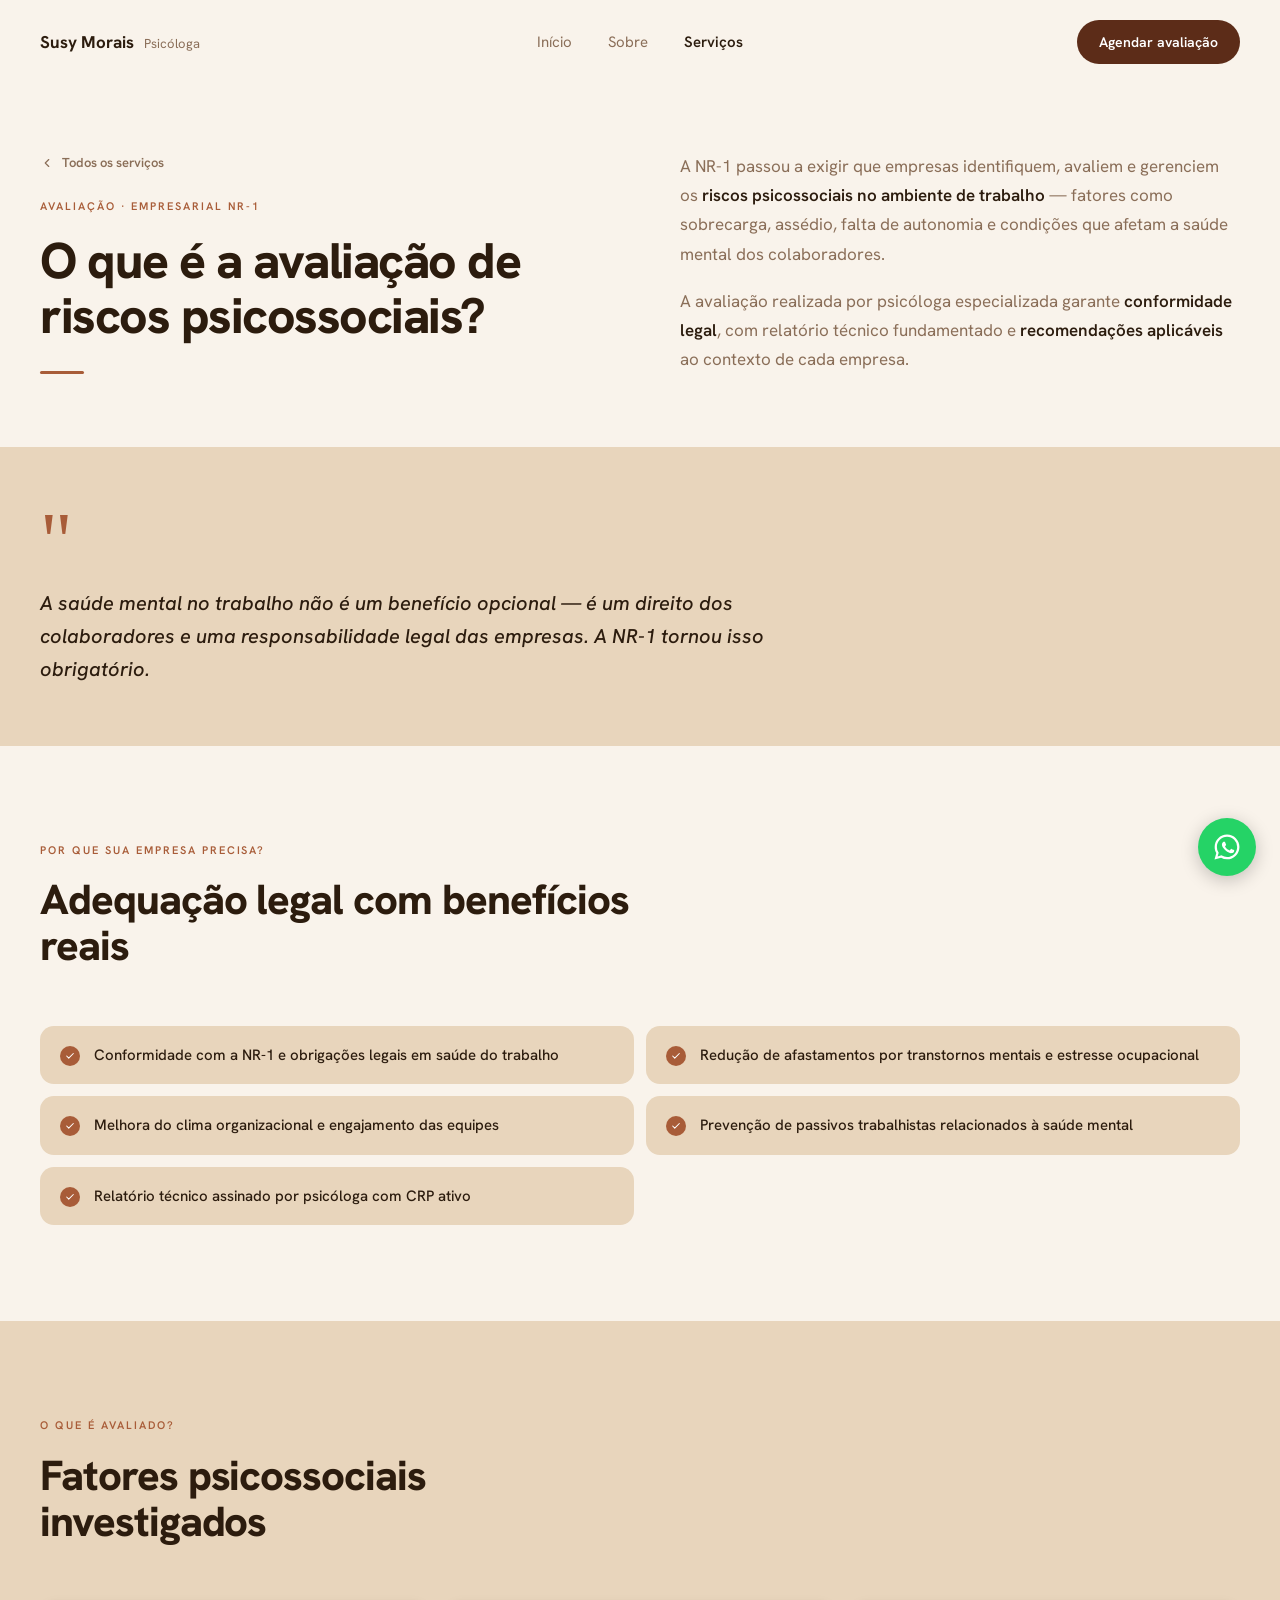
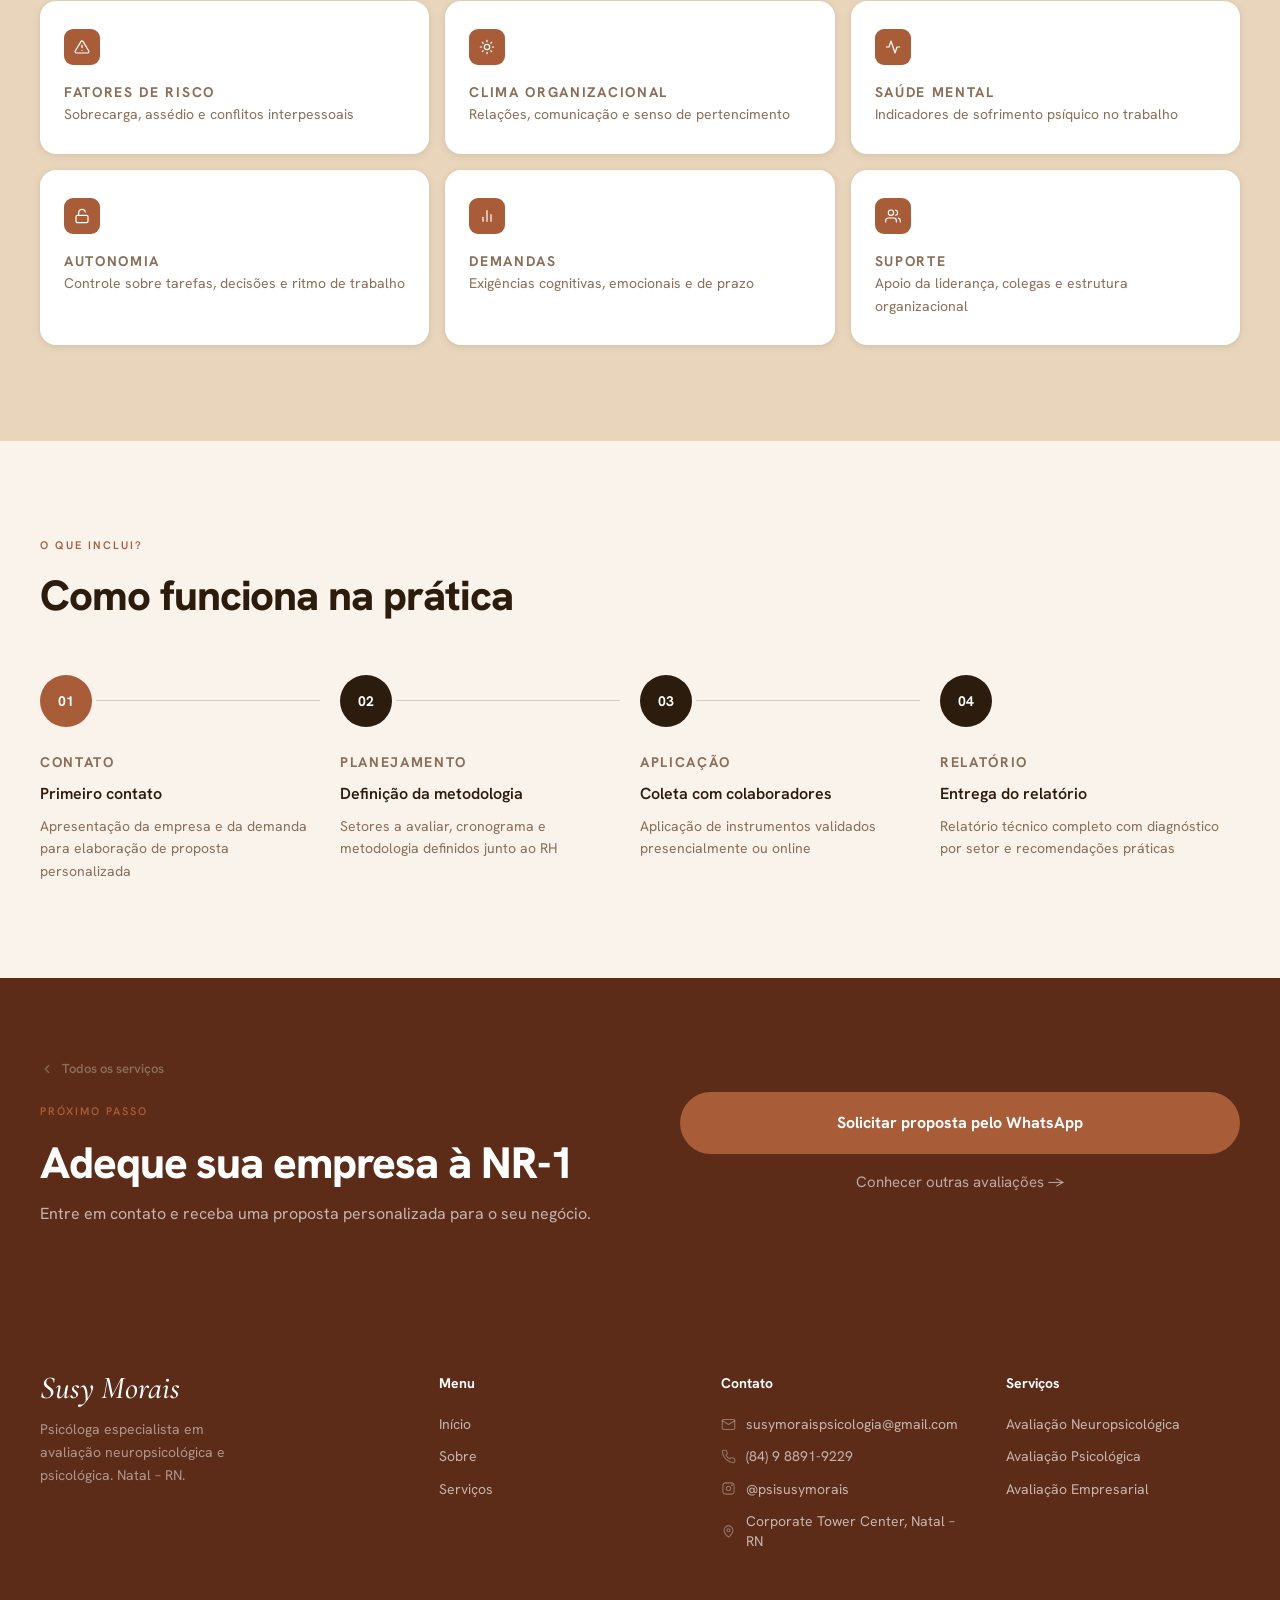
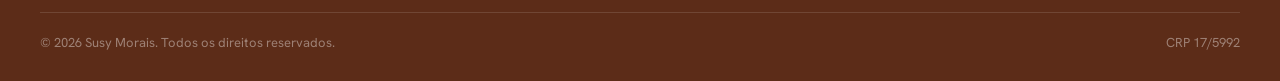
==== avaliacao-empresarial-nr1.html @ 25a5c494 "Site Susy Morais — versão inicial" ====
<!doctype html>
<html lang="pt-BR">
<head>
  <meta charset="utf-8" />
  <meta name="viewport" content="width=device-width, initial-scale=1" />
  <title>Avaliação Empresarial · NR-1 — Susy Morais · Psicóloga</title>
  <meta name="description" content="Avaliação de riscos psicossociais para adequação à NR-1. Relatório técnico e recomendações por setor. Natal – RN e online." />
  <link rel="stylesheet" href="styles.css" />
</head>
<body>

  <nav class="nav" id="nav">
    <a class="brand" href="index.html">
      <b>Susy Morais</b>
      <small>Psicóloga</small>
    </a>
    <div class="navlinks">
      <a href="index.html">Início</a>
      <a href="sobre.html">Sobre</a>
      <a href="servicos.html" aria-current="page">Serviços</a>
    </div>
    <a class="btn-nav" href="https://wa.me/5584988919229?text=Ol%C3%A1%20Susy%2C%20gostaria%20de%20saber%20sobre%20a%20avalia%C3%A7%C3%A3o%20empresarial%20NR-1." target="_blank" rel="noopener">Agendar avaliação</a>
    <button class="menu-toggle" id="menuToggle" aria-label="Menu" aria-expanded="false">
      <svg width="24" height="24" viewBox="0 0 24 24" fill="none" stroke="currentColor" stroke-width="2" stroke-linecap="round">
        <line x1="3" y1="6" x2="21" y2="6"/><line x1="3" y1="12" x2="21" y2="12"/><line x1="3" y1="18" x2="21" y2="18"/>
      </svg>
    </button>
  </nav>
  <div class="nav-drawer" id="navDrawer">
    <a href="index.html">Início</a>
    <a href="sobre.html">Sobre</a>
    <a href="servicos.html" aria-current="page">Serviços</a>
    <a class="btn-nav" href="https://wa.me/5584988919229?text=Ol%C3%A1%20Susy%2C%20gostaria%20de%20saber%20sobre%20a%20avalia%C3%A7%C3%A3o%20empresarial%20NR-1." target="_blank" rel="noopener">Agendar avaliação</a>
  </div>

  <!-- HERO -->
  <section class="dp-hero">
    <div class="wrap dp-hero-grid">
      <div>
        <a class="back-link" href="servicos.html">
          <svg viewBox="0 0 24 24" fill="none" stroke="currentColor" stroke-width="2" stroke-linecap="round" stroke-linejoin="round"><polyline points="15 18 9 12 15 6"/></svg>
          Todos os serviços
        </a>
        <span class="eyebrow">Avaliação · Empresarial NR-1</span>
        <h1>O que é a avaliação de riscos psicossociais?</h1>
        <div class="dp-deco"></div>
      </div>
      <div class="dp-hero-text">
        <p>A NR-1 passou a exigir que empresas identifiquem, avaliem e gerenciem os <strong>riscos psicossociais no ambiente de trabalho</strong> — fatores como sobrecarga, assédio, falta de autonomia e condições que afetam a saúde mental dos colaboradores.</p>
        <p>A avaliação realizada por psicóloga especializada garante <strong>conformidade legal</strong>, com relatório técnico fundamentado e <strong>recomendações aplicáveis</strong> ao contexto de cada empresa.</p>
      </div>
    </div>
  </section>

  <!-- CITAÇÃO -->
  <div class="dp-quote">
    <div class="wrap">
      <div class="dp-qmark">"</div>
      <p>A saúde mental no trabalho não é um benefício opcional — é um direito dos colaboradores e uma responsabilidade legal das empresas. A NR-1 tornou isso obrigatório.</p>
    </div>
  </div>

  <!-- POR QUE SUA EMPRESA PRECISA -->
  <section class="sec">
    <div class="wrap">
      <div class="sec-head">
        <span class="eyebrow">Por que sua empresa precisa?</span>
        <h2>Adequação legal com benefícios reais</h2>
      </div>
      <div class="check-grid">
        <div class="check-item">
          <div class="check-icon"><svg viewBox="0 0 24 24"><path d="M20 6 9 17l-5-5"/></svg></div>
          <p>Conformidade com a NR-1 e obrigações legais em saúde do trabalho</p>
        </div>
        <div class="check-item">
          <div class="check-icon"><svg viewBox="0 0 24 24"><path d="M20 6 9 17l-5-5"/></svg></div>
          <p>Redução de afastamentos por transtornos mentais e estresse ocupacional</p>
        </div>
        <div class="check-item">
          <div class="check-icon"><svg viewBox="0 0 24 24"><path d="M20 6 9 17l-5-5"/></svg></div>
          <p>Melhora do clima organizacional e engajamento das equipes</p>
        </div>
        <div class="check-item">
          <div class="check-icon"><svg viewBox="0 0 24 24"><path d="M20 6 9 17l-5-5"/></svg></div>
          <p>Prevenção de passivos trabalhistas relacionados à saúde mental</p>
        </div>
        <div class="check-item">
          <div class="check-icon"><svg viewBox="0 0 24 24"><path d="M20 6 9 17l-5-5"/></svg></div>
          <p>Relatório técnico assinado por psicóloga com CRP ativo</p>
        </div>
      </div>
    </div>
  </section>

  <!-- O QUE É AVALIADO -->
  <section class="sec tint">
    <div class="wrap">
      <div class="sec-head">
        <span class="eyebrow">O que é avaliado?</span>
        <h2>Fatores psicossociais investigados</h2>
      </div>
      <div class="func-grid">
        <div class="func-card">
          <div class="func-icon">
            <svg viewBox="0 0 24 24"><path d="M10.29 3.86L1.82 18a2 2 0 0 0 1.71 3h16.94a2 2 0 0 0 1.71-3L13.71 3.86a2 2 0 0 0-3.42 0z"/><line x1="12" y1="9" x2="12" y2="13"/><line x1="12" y1="17" x2="12.01" y2="17"/></svg>
          </div>
          <p class="func-label">Fatores de risco</p>
          <p>Sobrecarga, assédio e conflitos interpessoais</p>
        </div>
        <div class="func-card">
          <div class="func-icon">
            <svg viewBox="0 0 24 24"><circle cx="12" cy="12" r="4"/><path d="M12 2v2M12 20v2M4.93 4.93l1.41 1.41M17.66 17.66l1.41 1.41M2 12h2M20 12h2M6.34 17.66l-1.41 1.41M19.07 4.93l-1.41 1.41"/></svg>
          </div>
          <p class="func-label">Clima organizacional</p>
          <p>Relações, comunicação e senso de pertencimento</p>
        </div>
        <div class="func-card">
          <div class="func-icon">
            <svg viewBox="0 0 24 24"><polyline points="22 12 18 12 15 21 9 3 6 12 2 12"/></svg>
          </div>
          <p class="func-label">Saúde mental</p>
          <p>Indicadores de sofrimento psíquico no trabalho</p>
        </div>
        <div class="func-card">
          <div class="func-icon">
            <svg viewBox="0 0 24 24"><rect x="3" y="11" width="18" height="11" rx="2" ry="2"/><path d="M7 11V7a5 5 0 0 1 9.9-1"/></svg>
          </div>
          <p class="func-label">Autonomia</p>
          <p>Controle sobre tarefas, decisões e ritmo de trabalho</p>
        </div>
        <div class="func-card">
          <div class="func-icon">
            <svg viewBox="0 0 24 24"><line x1="18" y1="20" x2="18" y2="10"/><line x1="12" y1="20" x2="12" y2="4"/><line x1="6" y1="20" x2="6" y2="14"/></svg>
          </div>
          <p class="func-label">Demandas</p>
          <p>Exigências cognitivas, emocionais e de prazo</p>
        </div>
        <div class="func-card">
          <div class="func-icon">
            <svg viewBox="0 0 24 24"><path d="M17 21v-2a4 4 0 0 0-4-4H5a4 4 0 0 0-4 4v2"/><circle cx="9" cy="7" r="4"/><path d="M23 21v-2a4 4 0 0 0-3-3.87"/><path d="M16 3.13a4 4 0 0 1 0 7.75"/></svg>
          </div>
          <p class="func-label">Suporte</p>
          <p>Apoio da liderança, colegas e estrutura organizacional</p>
        </div>
      </div>
    </div>
  </section>

  <!-- COMO FUNCIONA NA PRÁTICA -->
  <section class="sec">
    <div class="wrap">
      <div class="sec-head">
        <span class="eyebrow">O que inclui?</span>
        <h2>Como funciona na prática</h2>
      </div>
      <div class="timeline">
        <div class="tl-item">
          <div class="tl-top">
            <div class="tl-circle c-a">01</div>
            <div class="tl-conn"></div>
          </div>
          <p class="tl-label">Contato</p>
          <h4>Primeiro contato</h4>
          <p>Apresentação da empresa e da demanda para elaboração de proposta personalizada</p>
        </div>
        <div class="tl-item">
          <div class="tl-top">
            <div class="tl-circle c-d">02</div>
            <div class="tl-conn"></div>
          </div>
          <p class="tl-label">Planejamento</p>
          <h4>Definição da metodologia</h4>
          <p>Setores a avaliar, cronograma e metodologia definidos junto ao RH</p>
        </div>
        <div class="tl-item">
          <div class="tl-top">
            <div class="tl-circle c-d">03</div>
            <div class="tl-conn"></div>
          </div>
          <p class="tl-label">Aplicação</p>
          <h4>Coleta com colaboradores</h4>
          <p>Aplicação de instrumentos validados presencialmente ou online</p>
        </div>
        <div class="tl-item">
          <div class="tl-top">
            <div class="tl-circle c-d">04</div>
          </div>
          <p class="tl-label">Relatório</p>
          <h4>Entrega do relatório</h4>
          <p>Relatório técnico completo com diagnóstico por setor e recomendações práticas</p>
        </div>
      </div>
    </div>
  </section>

  <!-- CTA -->
  <div class="dp-cta">
    <div class="wrap dp-cta-grid">
      <div>
        <a class="back-link" href="servicos.html">
          <svg viewBox="0 0 24 24" fill="none" stroke="currentColor" stroke-width="2" stroke-linecap="round" stroke-linejoin="round"><polyline points="15 18 9 12 15 6"/></svg>
          Todos os serviços
        </a>
        <span class="eyebrow">Próximo passo</span>
        <h2>Adeque sua empresa à NR-1</h2>
        <p class="dp-cta-desc">Entre em contato e receba uma proposta personalizada para o seu negócio.</p>
      </div>
      <div class="dp-cta-actions">
        <a class="btn-wa" href="https://wa.me/5584988919229?text=Ol%C3%A1%20Susy%2C%20gostaria%20de%20saber%20sobre%20a%20avalia%C3%A7%C3%A3o%20empresarial%20NR-1." target="_blank" rel="noopener">
          Solicitar proposta pelo WhatsApp
        </a>
        <a class="dp-cta-link" href="servicos.html">Conhecer outras avaliações →</a>
      </div>
    </div>
  </div>

  <footer class="site-footer">
    <div class="wrap">
      <div class="footer-inner">
        <div>
          <em class="f-name">Susy Morais</em>
          <p class="f-brand-desc">Psicóloga especialista em avaliação neuropsicológica e psicológica. Natal – RN.</p>
        </div>
        <div class="footer-col">
          <h4>Menu</h4>
          <a href="index.html">Início</a>
          <a href="sobre.html">Sobre</a>
          <a href="servicos.html">Serviços</a>
        </div>
        <div class="footer-col">
          <h4>Contato</h4>
          <a href="mailto:susymoraispsicologia@gmail.com">
            <svg viewBox="0 0 24 24" fill="none" stroke="currentColor" stroke-width="1.7" stroke-linecap="round" stroke-linejoin="round"><path d="M4 4h16c1.1 0 2 .9 2 2v12c0 1.1-.9 2-2 2H4c-1.1 0-2-.9-2-2V6c0-1.1.9-2 2-2z"/><polyline points="22,6 12,12 2,6"/></svg>
            susymoraispsicologia@gmail.com
          </a>
          <a href="https://wa.me/5584988919229" target="_blank" rel="noopener">
            <svg viewBox="0 0 24 24" fill="none" stroke="currentColor" stroke-width="1.7" stroke-linecap="round" stroke-linejoin="round"><path d="M22 16.92v3a2 2 0 0 1-2.18 2 19.8 19.8 0 0 1-8.63-3.07 19.5 19.5 0 0 1-6-6 19.8 19.8 0 0 1-3.07-8.67A2 2 0 0 1 4.11 2h3a2 2 0 0 1 2 1.72c.13.96.36 1.9.7 2.81a2 2 0 0 1-.45 2.11L8.09 9.91a16 16 0 0 0 6 6l1.27-1.27a2 2 0 0 1 2.11-.45c.9.34 1.85.57 2.81.7A2 2 0 0 1 22 16.92Z"/></svg>
            (84) 9 8891-9229
          </a>
          <a href="https://instagram.com/psisusymorais" target="_blank" rel="noopener">
            <svg viewBox="0 0 24 24" fill="none" stroke="currentColor" stroke-width="1.7" stroke-linecap="round" stroke-linejoin="round"><rect x="3" y="3" width="18" height="18" rx="5"/><circle cx="12" cy="12" r="3.5"/><circle cx="17.5" cy="6.5" r=".6" fill="currentColor"/></svg>
            @psisusymorais
          </a>          <a href="https://www.google.com/maps/place/Corporate+Tower+Center/@-5.8206722,-35.2109868,18z" target="_blank" rel="noopener">
            <svg viewBox="0 0 24 24" fill="none" stroke="currentColor" stroke-width="1.7" stroke-linecap="round" stroke-linejoin="round"><path d="M12 21s7-5.5 7-11a7 7 0 1 0-14 0c0 5.5 7 11 7 11Z"/><circle cx="12" cy="10" r="2.5"/></svg>
            Corporate Tower Center, Natal – RN
          </a>        </div>
        <div class="footer-col">
          <h4>Serviços</h4>
          <a href="avaliacao-neuropsicologica.html">Avaliação Neuropsicológica</a>
          <a href="avaliacao-psicologica-clinica.html">Avaliação Psicológica</a>
          <a href="avaliacao-empresarial-nr1.html">Avaliação Empresarial</a>
        </div>
      </div>
      <div class="footer-bottom">
        <span>© 2026 Susy Morais. Todos os direitos reservados.</span>
        <span>CRP 17/5992</span>
      </div>
    </div>
  </footer>
  <a class="wa-float" href="https://wa.me/5584988919229?text=Ol%C3%A1%20Susy%2C%20gostaria%20de%20agendar%20uma%20avalia%C3%A7%C3%A3o." target="_blank" rel="noopener" aria-label="WhatsApp">
    <svg viewBox="0 0 24 24" xmlns="http://www.w3.org/2000/svg"><path d="M12.04 2C6.58 2 2.13 6.45 2.13 11.91c0 1.75.46 3.45 1.32 4.95L2 22l5.25-1.38a9.9 9.9 0 0 0 4.79 1.22h.01c5.46 0 9.91-4.45 9.91-9.91 0-2.65-1.03-5.14-2.9-7.01A9.82 9.82 0 0 0 12.04 2Zm0 1.82c2.16 0 4.18.84 5.71 2.37a8.02 8.02 0 0 1 2.37 5.72c0 4.46-3.63 8.09-8.1 8.09a8.1 8.1 0 0 1-4.13-1.13l-.3-.18-3.07.81.82-3-.19-.31a8.05 8.05 0 0 1-1.24-4.29c0-4.46 3.63-8.09 8.1-8.09Zm-2.6 3.98c-.16 0-.42.06-.64.3-.22.24-.85.83-.85 2.02 0 1.19.87 2.34.99 2.5.12.16 1.7 2.6 4.12 3.64.58.25 1.03.4 1.38.51.58.18 1.11.16 1.53.1.47-.07 1.43-.58 1.63-1.15.2-.56.2-1.05.14-1.15-.06-.1-.22-.16-.46-.28-.24-.12-1.43-.71-1.65-.79-.22-.08-.38-.12-.54.12-.16.24-.62.79-.76.95-.14.16-.28.18-.52.06-.24-.12-1.02-.38-1.94-1.2-.72-.64-1.2-1.43-1.34-1.67-.14-.24-.01-.37.11-.49.11-.11.24-.28.36-.42.12-.14.16-.24.24-.4.08-.16.04-.3-.02-.42-.06-.12-.54-1.3-.74-1.78-.2-.47-.4-.4-.54-.41h-.46Z"/></svg>
  </a>
  <script src="main.js"></script>
</body>
</html>
---- styles.css ----
@import url('https://fonts.googleapis.com/css2?family=Cormorant+Garamond:ital,wght@1,500;1,600&family=Hanken+Grotesk:wght@400;500;600;700;800&display=swap');

/* ============================================================
   TOKENS
   ============================================================ */
:root {
  --bg:       #F9F3EB;
  --bg-ph:    #E8D5BC;
  --ink:      #2C1C0E;
  --muted:    #8A6E58;
  --accent:   #A85C38;
  --accent-d: #7A3C20;
  --cta:      #5C2C18;
  --line:     rgba(44,28,14,.12);
  --white:    #FFFFFF;
  --shadow-sm: 0 1px 4px rgba(44,28,14,.06), 0 2px 12px rgba(44,28,14,.05);
  --shadow-md: 0 4px 24px rgba(44,28,14,.10);
  --r:        16px;
}

*, *::before, *::after { box-sizing: border-box; margin: 0; padding: 0; }
html { scroll-behavior: smooth; }
body {
  font-family: 'Hanken Grotesk', system-ui, sans-serif;
  background: var(--bg);
  color: var(--ink);
  font-size: 16px;
  line-height: 1.6;
  -webkit-font-smoothing: antialiased;
  padding-top: 72px;
}
img { display: block; max-width: 100%; }
a { color: inherit; text-decoration: none; }

.wrap { max-width: 1440px; margin: 0 auto; padding: 0 64px; }

/* ---- EYEBROW ---- */
.eyebrow {
  font-size: 11px;
  font-weight: 600;
  letter-spacing: .18em;
  text-transform: uppercase;
  color: var(--accent);
  margin-bottom: 18px;
  display: block;
}

/* ---- PHOTO PLACEHOLDER ---- */
.photo-ph {
  background: var(--bg-ph);
  display: flex;
  align-items: flex-end;
  padding: 16px;
  overflow: hidden;
}
.ph-tag {
  font-size: 11px;
  font-weight: 600;
  letter-spacing: .1em;
  text-transform: uppercase;
  color: var(--ink);
  background: rgba(255,255,255,.78);
  padding: 6px 14px;
  border-radius: 99px;
}

/* ============================================================
   BOTÕES
   ============================================================ */
.btn-primary {
  display: inline-flex;
  align-items: center;
  gap: 8px;
  background: var(--cta);
  color: #fff;
  font-family: inherit;
  font-weight: 600;
  font-size: 15px;
  padding: 13px 26px;
  border-radius: 99px;
  transition: background .15s;
  white-space: nowrap;
}
.btn-primary:hover { background: var(--accent-d); }
.btn-primary svg { width: 17px; height: 17px; flex-shrink: 0; }

.btn-ghost {
  display: inline-flex;
  align-items: center;
  gap: 6px;
  font-size: 15px;
  font-weight: 600;
  color: var(--ink);
  transition: gap .15s, color .15s;
}
.btn-ghost:hover { color: var(--accent); gap: 10px; }

.btn-outline-light {
  display: inline-flex;
  align-items: center;
  gap: 8px;
  background: transparent;
  color: #fff;
  font-family: inherit;
  font-weight: 600;
  font-size: 15px;
  padding: 13px 28px;
  border-radius: 99px;
  border: 1.5px solid rgba(255,255,255,.55);
  transition: border-color .15s, background .15s;
}
.btn-outline-light:hover { border-color: #fff; background: rgba(255,255,255,.1); }
.btn-outline-light svg { width: 17px; height: 17px; flex-shrink: 0; }

/* ============================================================
   NAV
   ============================================================ */
.nav {
  display: flex;
  align-items: center;
  justify-content: space-between;
  padding: 20px 64px;
  position: fixed;
  top: 0;
  left: 0;
  right: 0;
  background: transparent;
  z-index: 100;
}
.brand { display: flex; align-items: baseline; gap: 10px; }
.brand b { font-size: 17px; font-weight: 700; color: var(--ink); }
.brand small { font-size: 13px; color: var(--muted); font-weight: 400; }

.navlinks { display: flex; gap: 36px; position: absolute; left: 50%; transform: translateX(-50%); }
.navlinks a { font-size: 15px; color: var(--muted); transition: color .15s; }
.navlinks a:hover { color: var(--ink); }
.navlinks a[aria-current="page"] { color: var(--ink); font-weight: 600; }

.btn-nav {
  display: inline-flex;
  align-items: center;
  gap: 8px;
  background: var(--cta);
  color: #fff;
  font-family: inherit;
  font-weight: 600;
  font-size: 14px;
  padding: 11px 22px;
  border-radius: 99px;
  transition: background .15s;
  white-space: nowrap;
}
.btn-nav:hover { background: var(--accent-d); }
.btn-nav svg { width: 16px; height: 16px; }

.menu-toggle { display: none; background: none; border: none; cursor: pointer; color: var(--ink); padding: 4px; }
.menu-toggle svg { display: block; }

.nav-drawer { display: none; flex-direction: column; background: var(--bg); border-bottom: 1px solid var(--line); padding: 8px 0 16px; position: fixed; top: 72px; left: 0; right: 0; z-index: 99; }
.nav-drawer.open { display: flex; }
.nav-drawer a { font-size: 16px; color: var(--muted); padding: 12px 24px; }
.nav-drawer a:hover { color: var(--ink); }
.nav-drawer .btn-nav { margin: 8px 24px 0; }

/* ============================================================
   HERO
   ============================================================ */
.hero { padding: 80px 0 72px; }
.hero-grid {
  display: grid;
  grid-template-columns: 1fr 1fr;
  gap: 64px;
  align-items: center;
}
.hero-eyebrow {
  font-size: 11px;
  font-weight: 600;
  letter-spacing: .18em;
  text-transform: uppercase;
  color: var(--accent);
  margin-bottom: 24px;
}
.hero h1 {
  font-size: 58px;
  font-weight: 800;
  line-height: 1.05;
  letter-spacing: -.03em;
  color: var(--ink);
  margin-bottom: 22px;
}
.hero h1 em {
  font-style: normal;
  color: var(--accent);
}
.hero-sub {
  font-size: 17px;
  color: var(--muted);
  line-height: 1.65;
  max-width: 36em;
  margin-bottom: 36px;
}
.hero-cta {
  display: flex;
  align-items: center;
  gap: 20px;
  flex-wrap: wrap;
  margin-bottom: 48px;
}
.hero-stats {
  display: flex;
  gap: 32px;
  padding-top: 28px;
  border-top: 1px solid var(--line);
  flex-wrap: wrap;
}
.hero-stats div b { display: block; font-size: 20px; font-weight: 700; letter-spacing: -.01em; }
.hero-stats div span { font-size: 13px; color: var(--muted); }

.hero-photo { border-radius: 20px; min-height: 520px; box-shadow: var(--shadow-md); }

/* ============================================================
   SEÇÃO GENÉRICA
   ============================================================ */
.sec { padding: 96px 0; }
.tint { background: var(--bg-ph); }

.sec-head { max-width: 620px; margin-bottom: 56px; }
.sec-head h2 {
  font-size: 42px;
  font-weight: 800;
  letter-spacing: -.025em;
  line-height: 1.1;
  margin-bottom: 14px;
}
.sec-head p { font-size: 17px; color: var(--muted); line-height: 1.65; }

/* ============================================================
   SERVIÇOS
   ============================================================ */
.svc-grid { display: grid; grid-template-columns: repeat(3, 1fr); gap: 20px; }
.svc {
  background: var(--white);
  border-radius: var(--r);
  padding: 36px 32px;
  display: flex;
  flex-direction: column;
  gap: 14px;
  box-shadow: var(--shadow-sm);
  color: inherit;
  transition: box-shadow .2s, transform .18s;
}
.svc:hover { box-shadow: var(--shadow-md); transform: translateY(-2px); }
.svc-icon {
  width: 48px; height: 48px;
  background: var(--bg-ph);
  border-radius: 12px;
  display: flex; align-items: center; justify-content: center;
  color: var(--accent);
  flex-shrink: 0;
}
.svc-icon svg { width: 22px; height: 22px; }
.svc h3 { font-size: 18px; font-weight: 700; letter-spacing: -.01em; line-height: 1.25; }
.svc > p { font-size: 15px; color: var(--accent); line-height: 1.6; flex: 1; }
.svc .more { font-size: 14px; font-weight: 600; color: var(--ink); }

/* ============================================================
   ETAPAS
   ============================================================ */
.steps { display: grid; grid-template-columns: repeat(4, 1fr); gap: 36px; }
.step-bar {
  height: 3px;
  background: var(--line);
  border-radius: 3px;
  margin-bottom: 24px;
  position: relative;
}
.step-bar::before {
  content: '';
  position: absolute;
  left: 0; top: 0;
  width: 44px; height: 100%;
  background: var(--cta);
  border-radius: 3px;
}
.step-label { font-size: 11px; font-weight: 600; letter-spacing: .12em; text-transform: uppercase; color: var(--accent); margin-bottom: 10px; }
.step h4 { font-size: 16px; font-weight: 700; margin-bottom: 10px; }
.step p { font-size: 14px; color: var(--muted); line-height: 1.65; }

/* ============================================================
   SOBRE
   ============================================================ */
.about-grid {
  display: grid;
  grid-template-columns: 1fr 1.1fr;
  gap: 72px;
  align-items: center;
}
.about-photo { border-radius: 20px; min-height: 420px; box-shadow: var(--shadow-md); }
.about-text h2 { font-size: 38px; font-weight: 800; letter-spacing: -.025em; line-height: 1.1; margin-bottom: 20px; }
.about-text p { font-size: 16px; color: var(--muted); line-height: 1.7; margin-bottom: 14px; }
.about-tags { display: flex; flex-wrap: wrap; gap: 10px; margin-top: 24px; }
.about-tags span {
  font-size: 13px; font-weight: 500;
  color: var(--ink);
  background: var(--bg-ph);
  border: 1px solid var(--line);
  border-radius: 99px;
  padding: 7px 16px;
}

/* ============================================================
   LOCALIZAÇÃO
   ============================================================ */
.loc-grid { display: grid; grid-template-columns: 1fr 1fr; gap: 20px; margin-bottom: 64px; }
.loc-card {
  background: var(--white);
  border-radius: var(--r);
  padding: 28px 32px;
  display: flex;
  gap: 18px;
  align-items: flex-start;
  box-shadow: var(--shadow-sm);
}
.loc-icon {
  width: 40px; height: 40px; flex-shrink: 0;
  background: var(--bg-ph);
  border-radius: 10px;
  display: flex; align-items: center; justify-content: center;
  color: var(--accent);
}
.loc-icon svg { width: 18px; height: 18px; }
.loc-card h4 { font-size: 16px; font-weight: 700; margin-bottom: 8px; }
.loc-card p { font-size: 14px; color: var(--muted); line-height: 1.65; }
.loc-card a { color: var(--accent); }

/* ============================================================
   CTA BAND
   ============================================================ */
.cta-band {
  background: var(--cta);
  border-radius: 24px;
  padding: 72px 64px;
  text-align: center;
  color: #fff;
  position: relative;
  overflow: hidden;
}
.cta-band h2 { font-size: 40px; font-weight: 800; letter-spacing: -.025em; line-height: 1.1; margin-bottom: 14px; position: relative; }
.cta-band > p { font-size: 18px; color: rgba(255,255,255,.7); margin-bottom: 36px; position: relative; }
.cta-band > a { position: relative; }
.cta-blob { position: absolute; border-radius: 50%; background: rgba(255,255,255,.06); }

/* ============================================================
   FOOTER
   ============================================================ */
.site-footer { background: var(--cta); color: rgba(255,255,255,.65); }
.footer-inner {
  display: grid;
  grid-template-columns: 1.5fr 1fr 1fr 1fr;
  gap: 48px;
  padding: 64px 0 48px;
}
.f-name {
  font-family: 'Cormorant Garamond', Georgia, serif;
  font-style: italic;
  font-weight: 500;
  font-size: 32px;
  color: #fff;
  display: block;
  margin-bottom: 14px;
  line-height: 1;
}
.f-brand-desc { font-size: 14px; line-height: 1.65; max-width: 28ch; color: rgba(255,255,255,.5); }

.footer-col h4 { font-size: 14px; font-weight: 700; color: #fff; margin-bottom: 20px; }
.footer-col a {
  display: flex;
  align-items: center;
  gap: 10px;
  font-size: 14px;
  color: rgba(255,255,255,.65);
  margin-bottom: 12px;
  transition: color .15s;
  line-height: 1.45;
}
.footer-col a:hover { color: #fff; }
.footer-col svg { width: 15px; height: 15px; flex-shrink: 0; color: rgba(255,255,255,.35); }

.footer-bottom {
  border-top: 1px solid rgba(255,255,255,.12);
  padding: 20px 0 28px;
  display: flex;
  justify-content: space-between;
  align-items: center;
  font-size: 13px;
  color: rgba(255,255,255,.4);
  flex-wrap: wrap;
  gap: 8px;
}

/* ============================================================
   PAGE HERO (páginas internas)
   ============================================================ */
.page-hero { padding: 64px 0 0; }
.page-hero h1 { font-size: 46px; font-weight: 800; letter-spacing: -.025em; line-height: 1.1; margin-bottom: 14px; }
.page-hero p { font-size: 18px; color: var(--muted); max-width: 40em; line-height: 1.65; }
.breadcrumb { display: inline-flex; align-items: center; gap: 6px; font-size: 13px; font-weight: 600; color: var(--accent); margin-bottom: 22px; opacity: .85; transition: opacity .15s; }
.breadcrumb:hover { opacity: 1; }

/* ============================================================
   DETALHE — AVALIAÇÃO
   ============================================================ */
.sec.sec-content { padding-top: 52px; }
.detail-grid { display: grid; grid-template-columns: 1fr 300px; gap: 28px; align-items: start; }

.detail-main {
  background: var(--white);
  border: 1px solid var(--line);
  border-radius: 20px;
  padding: 48px 52px;
  box-shadow: var(--shadow-sm);
}
.detail-main h2 { font-size: 24px; font-weight: 700; letter-spacing: -.015em; margin-bottom: 14px; margin-top: 44px; line-height: 1.2; }
.detail-main h2:first-child { margin-top: 0; }
.detail-main h3 { font-size: 13px; font-weight: 700; letter-spacing: .1em; text-transform: uppercase; margin-bottom: 14px; margin-top: 36px; color: var(--accent); }
.detail-main p { font-size: 16px; color: var(--muted); line-height: 1.7; margin-bottom: 16px; }

.facts { list-style: none; display: grid; grid-template-columns: 1fr 1fr; gap: 10px 24px; margin: 8px 0; }
.facts li { position: relative; padding-left: 26px; font-size: 15px; color: var(--muted); line-height: 1.5; }
.facts li::before {
  content: "";
  position: absolute;
  left: 0; top: 3px;
  width: 18px; height: 18px;
  border-radius: 50%;
  background: var(--bg-ph);
  background-image: url("data:image/svg+xml,%3Csvg xmlns='http://www.w3.org/2000/svg' viewBox='0 0 24 24' fill='none' stroke='%23A85C38' stroke-width='3' stroke-linecap='round' stroke-linejoin='round'%3E%3Cpath d='M20 6 9 17l-5-5'/%3E%3C/svg%3E");
  background-size: 12px; background-position: center; background-repeat: no-repeat;
}

.aside-card { background: var(--white); border: 1px solid var(--line); border-radius: 18px; padding: 28px 24px; box-shadow: var(--shadow-sm); position: sticky; top: 88px; }
.aside-card + .aside-card { margin-top: 20px; }
.aside-card h4 { font-size: 13px; font-weight: 700; letter-spacing: .08em; text-transform: uppercase; color: var(--muted); margin-bottom: 16px; }
.aside-card p { font-size: 15px; color: var(--ink); display: flex; align-items: center; gap: 6px; margin-bottom: 10px; }
.aside-link { display: block; font-size: 14px; font-weight: 600; color: var(--accent); margin-bottom: 10px; transition: color .15s; }
.aside-link:hover { color: var(--accent-d); }

/* ============================================================
   DETAIL PAGES — NOVO LAYOUT
   ============================================================ */

/* Botão voltar */
.back-link { display: inline-flex; align-items: center; gap: 8px; font-size: 13px; font-weight: 600; color: var(--muted); margin-bottom: 24px; transition: color .15s, gap .15s; }
.back-link:hover { color: var(--ink); gap: 12px; }
.back-link svg { width: 14px; height: 14px; flex-shrink: 0; }

/* Hero dois-colunas */
.dp-hero { padding: 80px 0 72px; }
.dp-hero-grid { display: grid; grid-template-columns: 1fr 1fr; gap: 80px; align-items: center; }
.dp-hero h1 { font-size: 50px; font-weight: 800; letter-spacing: -.03em; line-height: 1.1; color: var(--ink); margin-top: 16px; }
.dp-deco { width: 44px; height: 3px; background: var(--accent); border-radius: 3px; margin-top: 28px; }
.dp-hero-text p { font-size: 17px; line-height: 1.72; color: var(--muted); }
.dp-hero-text p + p { margin-top: 18px; }
.dp-hero-text strong { color: var(--ink); font-weight: 600; }

/* Faixa de citação */
.dp-quote { background: var(--bg-ph); padding: 60px 0; }
.dp-qmark { font-size: 80px; line-height: .85; color: var(--accent); font-family: Georgia, serif; margin-bottom: 12px; user-select: none; }
.dp-quote p { font-size: 20px; line-height: 1.65; font-style: italic; color: var(--ink); font-weight: 500; max-width: 820px; }

/* Checklist (para quem / por que) */
.check-grid { display: grid; grid-template-columns: 1fr 1fr; gap: 12px; }
.check-item { display: flex; align-items: flex-start; gap: 14px; background: var(--bg-ph); border-radius: 14px; padding: 18px 20px; }
.check-icon { width: 20px; height: 20px; flex-shrink: 0; background: var(--accent); border-radius: 50%; display: flex; align-items: center; justify-content: center; margin-top: 2px; }
.check-icon svg { width: 10px; height: 10px; stroke: #fff; fill: none; stroke-width: 2.5; stroke-linecap: round; stroke-linejoin: round; }
.check-item p { font-size: 15px; line-height: 1.5; color: var(--ink); font-weight: 500; margin: 0; }

/* Cards de funções (o que é avaliado) */
.func-grid { display: grid; grid-template-columns: repeat(3, 1fr); gap: 16px; }
.func-card { background: var(--white); border-radius: 16px; padding: 28px 24px; box-shadow: var(--shadow-sm); }
.func-icon { width: 36px; height: 36px; background: var(--accent); border-radius: 9px; display: flex; align-items: center; justify-content: center; margin-bottom: 16px; }
.func-icon svg { width: 16px; height: 16px; stroke: #fff; fill: none; stroke-width: 1.8; stroke-linecap: round; stroke-linejoin: round; }
.func-label { font-size: 11px; font-weight: 700; letter-spacing: .12em; text-transform: uppercase; color: var(--accent); margin-bottom: 8px; }
.func-card > p { font-size: 14px; line-height: 1.6; color: var(--muted); margin: 0; }

/* Timeline (o que inclui) */
.timeline { display: grid; grid-template-columns: repeat(4, 1fr); }
.tl-item { padding-right: 20px; }
.tl-item:last-child { padding-right: 0; }
.tl-top { display: flex; align-items: center; margin-bottom: 24px; }
.tl-circle { width: 52px; height: 52px; border-radius: 50%; display: flex; align-items: center; justify-content: center; font-size: 14px; font-weight: 700; flex-shrink: 0; letter-spacing: .02em; }
.tl-circle.c-a { background: var(--accent); color: #fff; }
.tl-circle.c-d { background: var(--ink); color: #fff; }
.tl-conn { flex: 1; height: 1px; background: rgba(44,28,14,.18); margin-left: 4px; }
.tl-label { font-size: 11px; font-weight: 700; letter-spacing: .12em; text-transform: uppercase; color: var(--accent); margin-bottom: 8px; }
.tl-item h4 { font-size: 16px; font-weight: 600; color: var(--ink); margin-bottom: 8px; }
.tl-item > p { font-size: 14px; line-height: 1.6; color: var(--muted); }

/* CTA escuro (detalhe) */
.dp-cta { background: var(--cta); padding: 80px 0; }
.dp-cta-grid { display: grid; grid-template-columns: 1fr 1fr; gap: 80px; align-items: center; }
.dp-cta .eyebrow { color: var(--accent); }
.dp-cta h2 { font-size: 44px; font-weight: 800; letter-spacing: -.025em; line-height: 1.1; color: #fff; margin: 14px 0; }
.dp-cta-desc { font-size: 16px; color: rgba(255,255,255,.65); line-height: 1.65; }
.dp-cta-actions { display: flex; flex-direction: column; gap: 16px; }
.btn-wa { background: var(--accent); color: #fff; border-radius: 100px; padding: 18px 32px; font-size: 16px; font-weight: 700; display: flex; align-items: center; justify-content: center; gap: 10px; transition: background .2s; }
.btn-wa:hover { background: var(--accent-d); }
.btn-wa svg { width: 20px; height: 20px; fill: currentColor; flex-shrink: 0; }
.dp-cta-link { color: rgba(255,255,255,.6); font-size: 15px; text-align: center; text-decoration: none; transition: color .15s; }
.dp-cta-link:hover { color: #fff; }

/* ============================================================
   SOBRE (página)
   ============================================================ */
.creds { display: flex; flex-wrap: wrap; gap: 10px; margin-top: 22px; }
.creds span { font-size: 13px; font-weight: 600; color: var(--ink); background: var(--bg-ph); padding: 7px 13px; border-radius: 99px; border: 1px solid var(--line); }

/* ============================================================
   LOCALIZAÇÃO (página)
   ============================================================ */
.loc { border: 1px solid var(--line); border-radius: var(--r); padding: 30px; background: var(--white); display: flex; gap: 18px; box-shadow: var(--shadow-sm); }
.loc .ic { flex: 0 0 auto; width: 44px; height: 44px; border-radius: 12px; background: var(--bg-ph); color: var(--accent); display: flex; align-items: center; justify-content: center; }
.loc .ic svg { width: 22px; height: 22px; }
.loc h4 { font-size: 18px; font-weight: 700; margin-bottom: 8px; }
.loc p { font-size: 15px; color: var(--muted); line-height: 1.6; }

/* ============================================================
   DEPOIMENTOS
   ============================================================ */
.testi-grid { display: grid; grid-template-columns: repeat(3, 1fr); gap: 20px; }
.testi { background: var(--white); border: 1px solid var(--line); border-radius: var(--r); padding: 30px 28px; box-shadow: var(--shadow-sm); display: flex; flex-direction: column; gap: 16px; }
.testi .stars { color: var(--accent); letter-spacing: 3px; font-size: 14px; }
.testi .quote { font-size: 16px; line-height: 1.65; flex: 1; }
.testi .who { display: flex; align-items: center; gap: 14px; }
.testi .who span { font-size: 13px; color: var(--muted); }
.testi-avatar { width: 44px; height: 44px; border-radius: 50%; background: var(--bg-ph); color: var(--accent); display: flex; align-items: center; justify-content: center; font-size: 13px; font-weight: 700; letter-spacing: .04em; flex-shrink: 0; }

/* ============================================================
   HERO BADGES
   ============================================================ */
.hero-badges { display: flex; gap: 32px; padding-top: 28px; border-top: 1px solid var(--line); flex-wrap: wrap; margin-top: 0; }
.hero-badges div b { display: block; font-size: 20px; font-weight: 700; letter-spacing: -.01em; }
.hero-badges div span { font-size: 13px; color: var(--muted); }

/* ============================================================
   QUANDO É INDICADO
   ============================================================ */
.when-grid { display: grid; grid-template-columns: 1fr 1fr; gap: 12px; }
.when-item {
  display: flex; align-items: flex-start; gap: 16px;
  padding: 20px 22px;
  border: 1px solid var(--line);
  border-radius: 14px;
  background: var(--white);
  box-shadow: var(--shadow-sm);
  transition: box-shadow .18s;
}
.when-item:hover { box-shadow: var(--shadow-md); }
.when-icon { width: 36px; height: 36px; flex-shrink: 0; border-radius: 10px; background: var(--bg-ph); display: flex; align-items: center; justify-content: center; color: var(--accent); }
.when-icon svg { width: 17px; height: 17px; stroke: currentColor; fill: none; stroke-width: 1.8; stroke-linecap: round; stroke-linejoin: round; }
.when-item-text p:first-child { font-size: 15px; font-weight: 600; color: var(--ink); line-height: 1.35; margin-bottom: 4px; }
.when-item-text p:last-child { font-size: 13px; color: var(--muted); line-height: 1.5; margin: 0; }

/* ============================================================
   FAQ
   ============================================================ */
.faq-list { display: flex; flex-direction: column; border-radius: 16px; overflow: hidden; border: 1px solid var(--line); }
.faq-list details { border-bottom: 1px solid var(--line); }
.faq-list details:last-child { border-bottom: none; }
.faq-list details summary {
  list-style: none;
  padding: 22px 28px;
  cursor: pointer;
  display: flex; align-items: center; justify-content: space-between; gap: 20px;
  background: var(--white);
  transition: background .15s;
}
.faq-list details summary::-webkit-details-marker { display: none; }
.faq-list details[open] summary { background: var(--bg-ph); }
.faq-q { font-size: 16px; font-weight: 600; color: var(--ink); line-height: 1.4; }
.faq-icon { width: 28px; height: 28px; flex-shrink: 0; border-radius: 50%; background: var(--bg-ph); display: flex; align-items: center; justify-content: center; color: var(--accent); transition: transform .2s; }
.faq-list details[open] .faq-icon { transform: rotate(45deg); background: var(--white); }
.faq-icon svg { width: 14px; height: 14px; stroke: currentColor; fill: none; stroke-width: 2.5; stroke-linecap: round; }
.faq-body { padding: 22px 28px 26px; background: var(--white); }
.faq-body p { font-size: 15px; color: var(--muted); line-height: 1.7; margin: 0; }

/* ============================================================
   WHATSAPP FLUTUANTE
   ============================================================ */
.wa-float { position: fixed; bottom: 24px; right: 24px; width: 58px; height: 58px; background: #25D366; border-radius: 50%; display: flex; align-items: center; justify-content: center; box-shadow: 0 4px 18px rgba(0,0,0,.22); z-index: 999; transition: transform .2s, box-shadow .2s; }
.wa-float:hover { transform: scale(1.09); box-shadow: 0 6px 24px rgba(0,0,0,.30); }
.wa-float svg { width: 30px; height: 30px; fill: #fff; }

/* ============================================================
   SOBRE (página rica)
   ============================================================ */
.about-creds { font-size: 13px; color: var(--muted); letter-spacing: .02em; line-height: 2; }

.about-intro-grid { display: grid; grid-template-columns: 1fr 1.6fr; gap: 80px; align-items: start; }
.about-intro-grid h2 { font-size: 44px; font-weight: 800; letter-spacing: -.025em; line-height: 1.05; margin-top: 12px; }
.about-intro-text p { font-size: 17px; color: var(--muted); line-height: 1.72; }
.about-intro-text p + p { margin-top: 18px; }

.about-traj-grid { display: grid; grid-template-columns: 1fr 1.6fr; gap: 80px; align-items: start; margin-top: 48px; }
.about-traj-grid h2 { font-size: 38px; font-weight: 800; letter-spacing: -.025em; line-height: 1.1; }
.about-pullquote { font-family: 'Cormorant Garamond', Georgia, serif; font-style: italic; font-size: 24px; line-height: 1.5; color: var(--ink); font-weight: 500; margin-bottom: 28px; }
.about-traj-text p:not(.about-pullquote) { font-size: 16px; color: var(--muted); line-height: 1.72; margin-bottom: 16px; }

.form-grid { display: grid; grid-template-columns: repeat(4, 1fr); gap: 16px; }
.form-card { background: var(--white); border-radius: 16px; padding: 28px 24px; box-shadow: var(--shadow-sm); border-top: 3px solid var(--accent); }
.form-card h4 { font-size: 16px; font-weight: 700; color: var(--ink); margin-bottom: 12px; line-height: 1.3; }
.form-card p { font-size: 14px; color: var(--muted); line-height: 1.65; margin: 0; }

.pillar-grid { display: grid; grid-template-columns: repeat(3, 1fr); gap: 24px; }
.pillar { background: var(--white); border-radius: 16px; padding: 36px 28px; box-shadow: var(--shadow-sm); }
.pillar-num { font-size: 13px; font-weight: 800; letter-spacing: .12em; color: var(--accent); margin-bottom: 20px; display: block; }
.pillar h4 { font-size: 19px; font-weight: 700; letter-spacing: -.01em; margin-bottom: 12px; }
.pillar > p { font-size: 15px; color: var(--muted); line-height: 1.65; }

.about-quote { padding: 80px 0; text-align: center; }
.about-quote-line { width: 48px; height: 2px; background: var(--accent); margin: 0 auto; }
.about-quote blockquote { font-family: 'Cormorant Garamond', Georgia, serif; font-style: italic; font-size: 34px; font-weight: 500; line-height: 1.55; color: var(--ink); max-width: 720px; margin: 28px auto; }

/* ============================================================
   RESPONSIVO
   ============================================================ */
@media (max-width: 1280px) {
  .wrap { padding: 0 40px; }
  .nav { padding: 20px 40px; }
}

@media (max-width: 1024px) {
  .wrap { padding: 0 32px; }
  .nav { padding: 18px 32px; }
  .hero h1 { font-size: 46px; }
  .footer-inner { grid-template-columns: 1fr 1fr; gap: 40px; }
}

@media (max-width: 860px) {
  .hero-grid { grid-template-columns: 1fr; gap: 40px; }
  .hero-photo { min-height: 320px; }
  .svc-grid { grid-template-columns: 1fr; }
  .steps { grid-template-columns: 1fr 1fr; }
  .about-grid { grid-template-columns: 1fr; gap: 40px; }
  .about-photo { min-height: 280px; }
  .loc-grid { grid-template-columns: 1fr; }
  .testi-grid { grid-template-columns: 1fr; }
  .detail-grid { grid-template-columns: 1fr; gap: 20px; }
  .detail-main { padding: 28px 24px; }
  .facts { grid-template-columns: 1fr; }
  .aside-card { position: static; }
  .cta-band { padding: 48px 32px; }
  .dp-hero-grid, .dp-cta-grid { grid-template-columns: 1fr; gap: 36px; }
  .dp-hero { padding: 56px 0 48px; }
  .dp-hero h1 { font-size: 38px; }
  .dp-cta h2 { font-size: 34px; }
  .check-grid { grid-template-columns: 1fr; }
  .func-grid { grid-template-columns: 1fr 1fr; }
  .timeline { grid-template-columns: 1fr 1fr; gap: 36px; }
  .tl-item { padding-right: 0; }
  .cta-band h2 { font-size: 30px; }
  .sec { padding: 72px 0; }
  .sec-head h2 { font-size: 32px; }
  .sec-head { margin-bottom: 44px; }
  .page-hero h1 { font-size: 38px; }
  .about-intro-grid { grid-template-columns: 1fr; gap: 36px; }
  .about-traj-grid { grid-template-columns: 1fr; gap: 36px; }
  .form-grid { grid-template-columns: 1fr 1fr; }
  .pillar-grid { grid-template-columns: 1fr; }
  .about-quote blockquote { font-size: 26px; }
  .hero-badges { gap: 20px; }
}

@media (max-width: 640px) {
  .navlinks, .nav > .btn-nav { display: none; }
  .menu-toggle { display: flex; }
  .nav { padding: 16px 24px; }
  .nav-drawer { top: 57px; }
  .wrap { padding: 0 20px; }
  .sec { padding: 52px 0; }
  .sec-head { margin-bottom: 32px; }
  .hero { padding: 40px 0 48px; }
  .hero h1 { font-size: 34px; }
  .hero-sub { font-size: 16px; margin-bottom: 28px; }
  .hero-cta { gap: 12px; margin-bottom: 32px; }
  .hero-badges { gap: 14px; padding-top: 20px; }
  .hero-badges div b { font-size: 17px; }
  .steps { grid-template-columns: 1fr; }
  .when-grid { grid-template-columns: 1fr; }
  .footer-inner { grid-template-columns: 1fr; }
  .func-grid { grid-template-columns: 1fr; }
  .timeline { grid-template-columns: 1fr; }
  .tl-conn { display: none; }
  .tl-circle { width: 40px; height: 40px; font-size: 13px; }
  .dp-hero { padding: 36px 0 32px; }
  .dp-hero h1 { font-size: 30px; }
  .dp-cta h2 { font-size: 28px; }
  .page-hero { padding: 44px 0 0; }
  .page-hero h1 { font-size: 30px; }
  .page-hero p { font-size: 16px; }
  .footer-bottom { flex-direction: column; align-items: flex-start; gap: 6px; }
  .cta-band { border-radius: 16px; padding: 40px 24px; }
  .cta-band h2 { font-size: 26px; }
  .form-grid { grid-template-columns: 1fr; }
  .faq-list details summary { padding: 16px 20px; }
  .faq-q { font-size: 15px; }
  .faq-body { padding: 16px 20px 20px; }
  .about-pullquote { font-size: 20px; }
  .about-traj-grid { margin-top: 20px; }
  .about-quote blockquote { font-size: 22px; }
  .about-quote { padding: 52px 0; }
  .pillar { padding: 28px 22px; }
  .back-link { margin-bottom: 16px; }
}
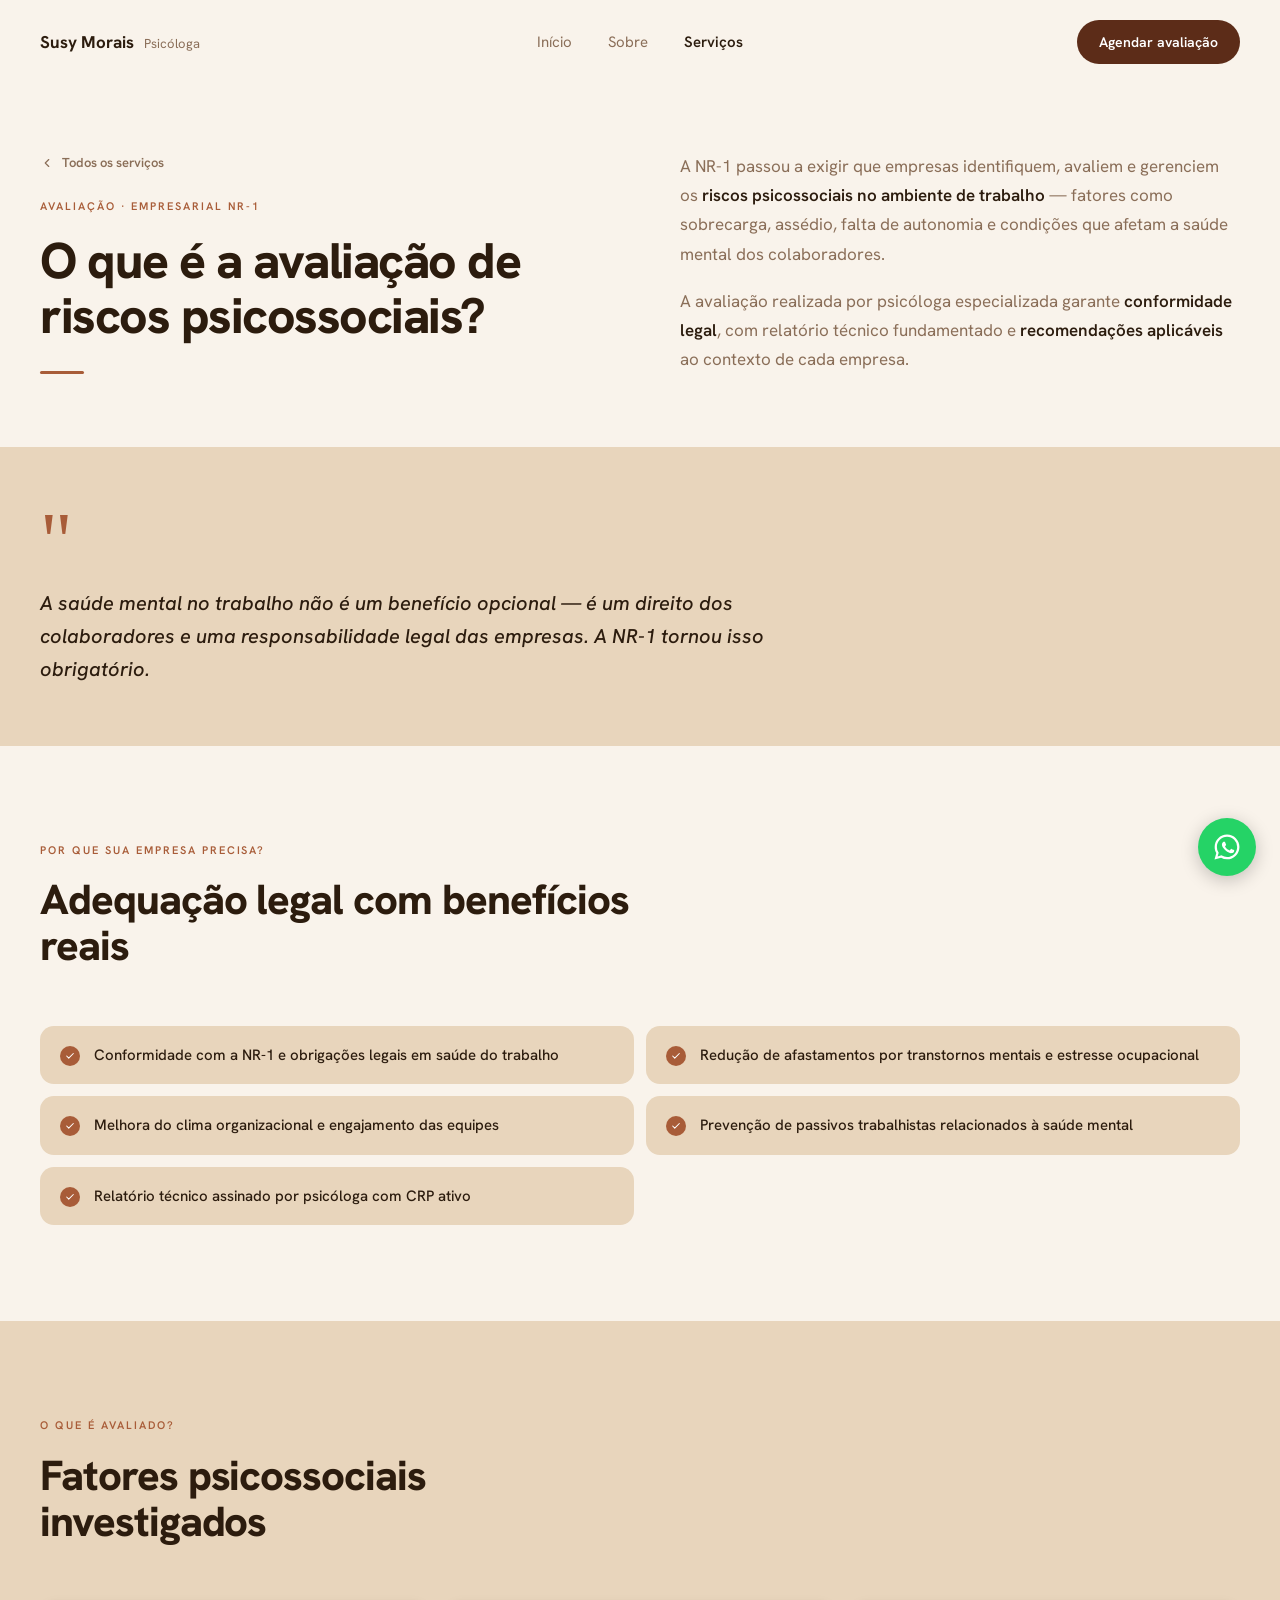
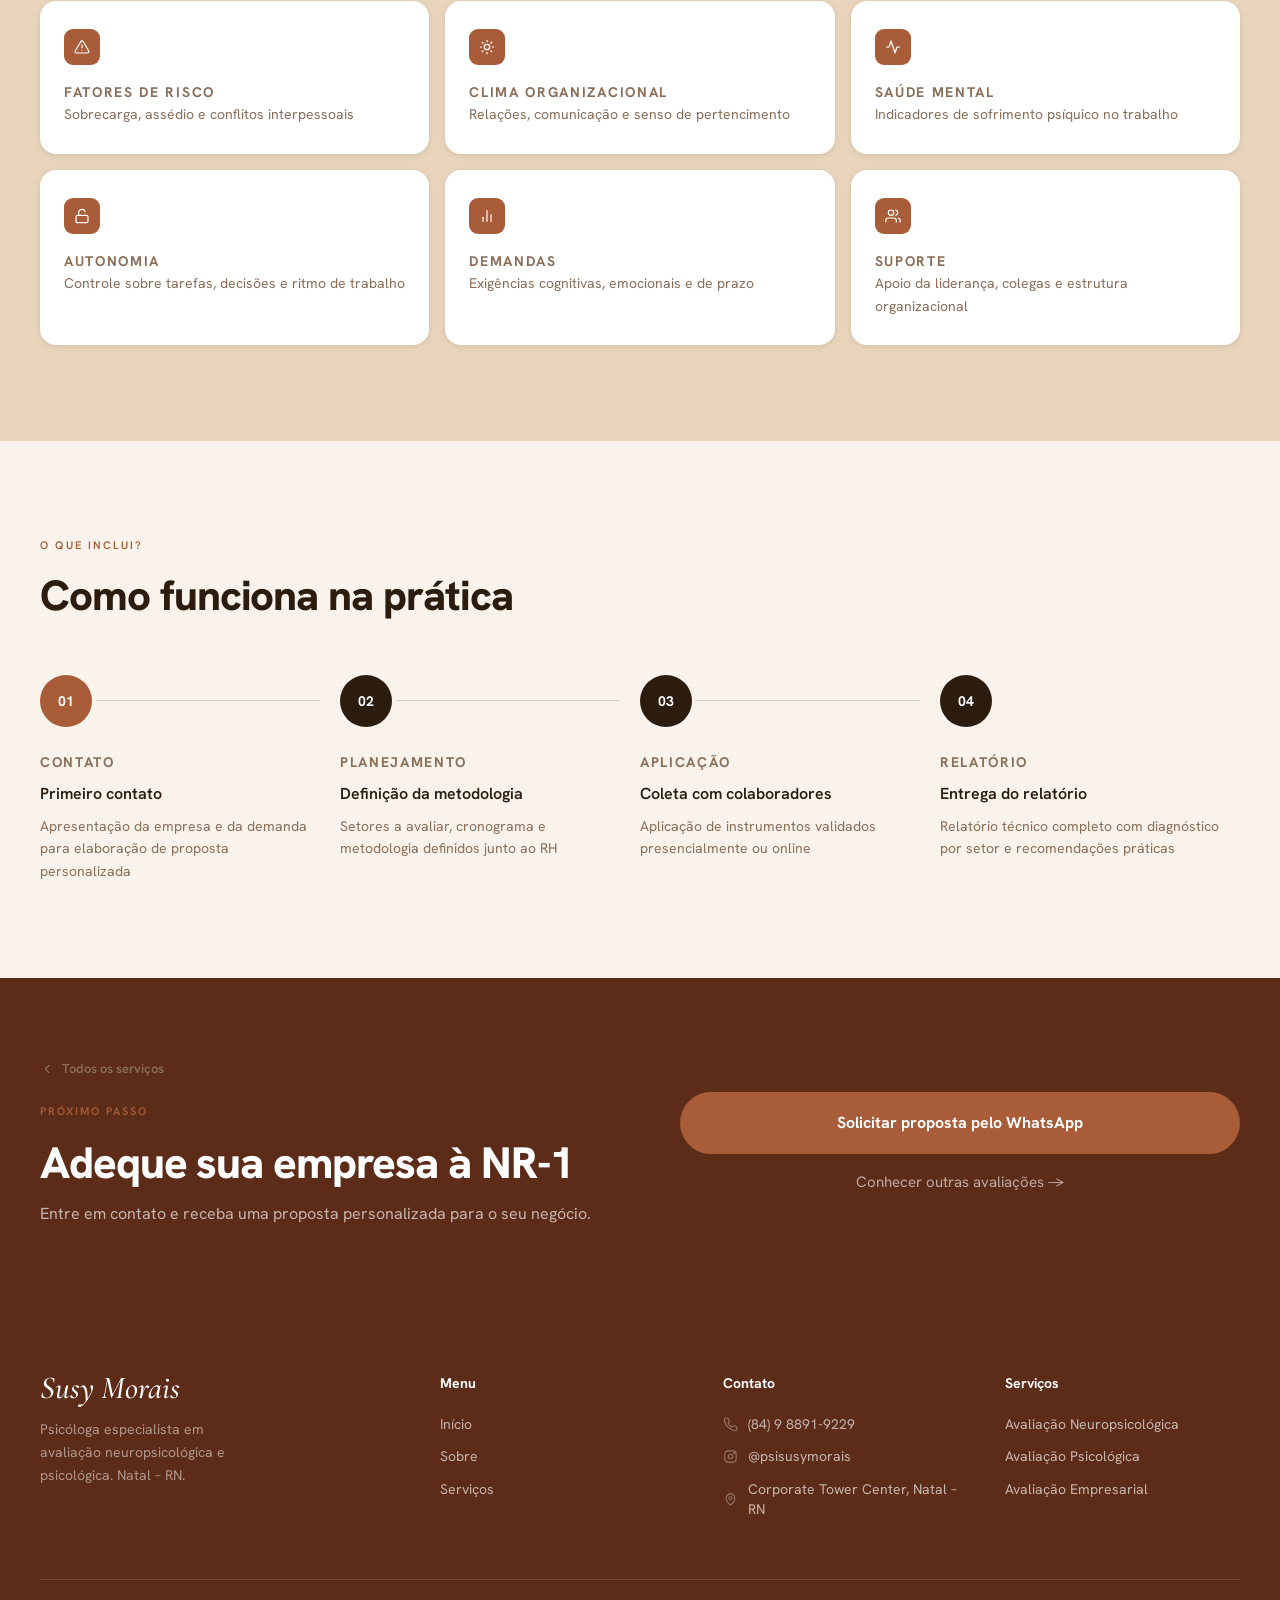
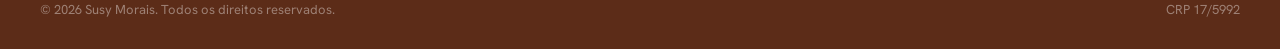
==== commit 027d644b: "Remove email do rodapé em todas as páginas" ====
--- a/avaliacao-empresarial-nr1.html
+++ b/avaliacao-empresarial-nr1.html
@@ -229,10 +229,6 @@
         </div>
         <div class="footer-col">
           <h4>Contato</h4>
-          <a href="mailto:susymoraispsicologia@gmail.com">
-            <svg viewBox="0 0 24 24" fill="none" stroke="currentColor" stroke-width="1.7" stroke-linecap="round" stroke-linejoin="round"><path d="M4 4h16c1.1 0 2 .9 2 2v12c0 1.1-.9 2-2 2H4c-1.1 0-2-.9-2-2V6c0-1.1.9-2 2-2z"/><polyline points="22,6 12,12 2,6"/></svg>
-            susymoraispsicologia@gmail.com
-          </a>
           <a href="https://wa.me/5584988919229" target="_blank" rel="noopener">
             <svg viewBox="0 0 24 24" fill="none" stroke="currentColor" stroke-width="1.7" stroke-linecap="round" stroke-linejoin="round"><path d="M22 16.92v3a2 2 0 0 1-2.18 2 19.8 19.8 0 0 1-8.63-3.07 19.5 19.5 0 0 1-6-6 19.8 19.8 0 0 1-3.07-8.67A2 2 0 0 1 4.11 2h3a2 2 0 0 1 2 1.72c.13.96.36 1.9.7 2.81a2 2 0 0 1-.45 2.11L8.09 9.91a16 16 0 0 0 6 6l1.27-1.27a2 2 0 0 1 2.11-.45c.9.34 1.85.57 2.81.7A2 2 0 0 1 22 16.92Z"/></svg>
             (84) 9 8891-9229
--- a/styles.css
+++ b/styles.css
@@ -160,7 +160,7 @@
 .nav-drawer.open { display: flex; }
 .nav-drawer a { font-size: 16px; color: var(--muted); padding: 12px 24px; }
 .nav-drawer a:hover { color: var(--ink); }
-.nav-drawer .btn-nav { margin: 8px 24px 0; }
+.nav-drawer .btn-nav { margin: 8px 24px 0; color: #fff; }
 
 /* ============================================================
    HERO
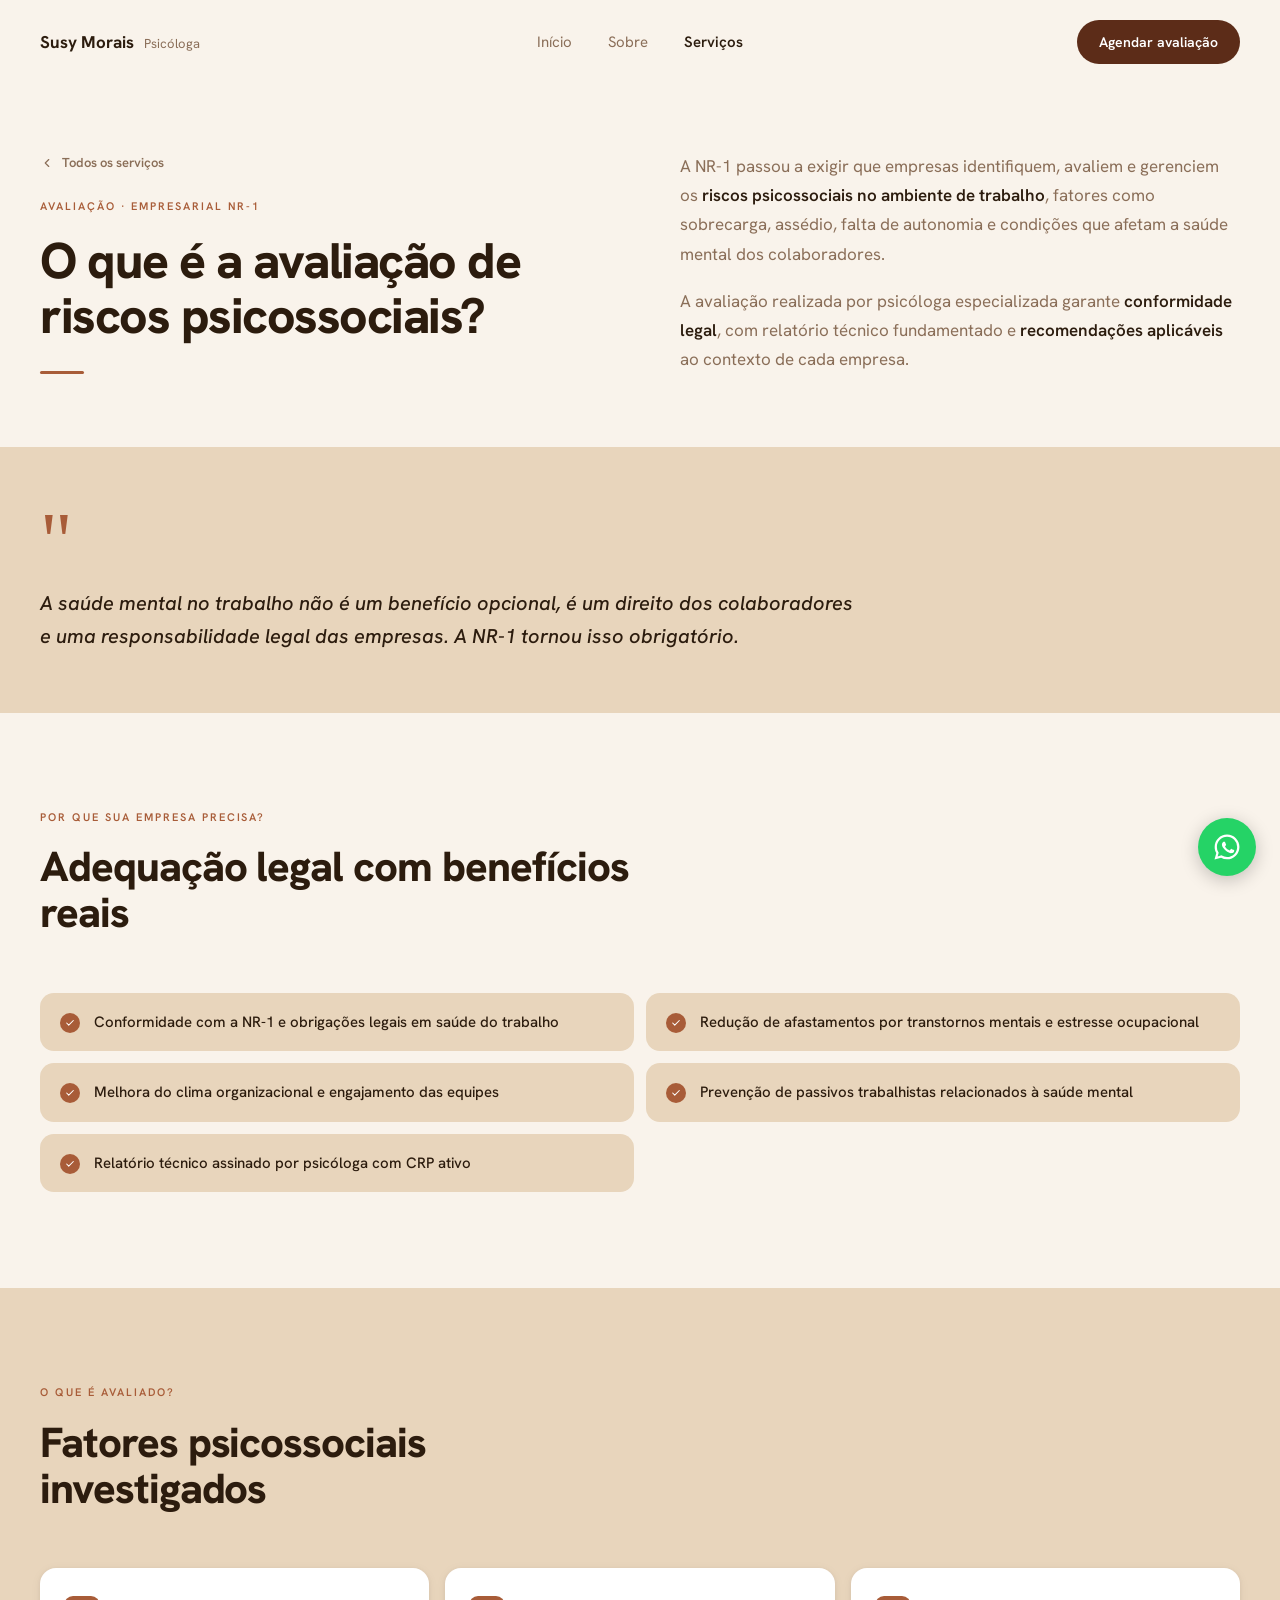
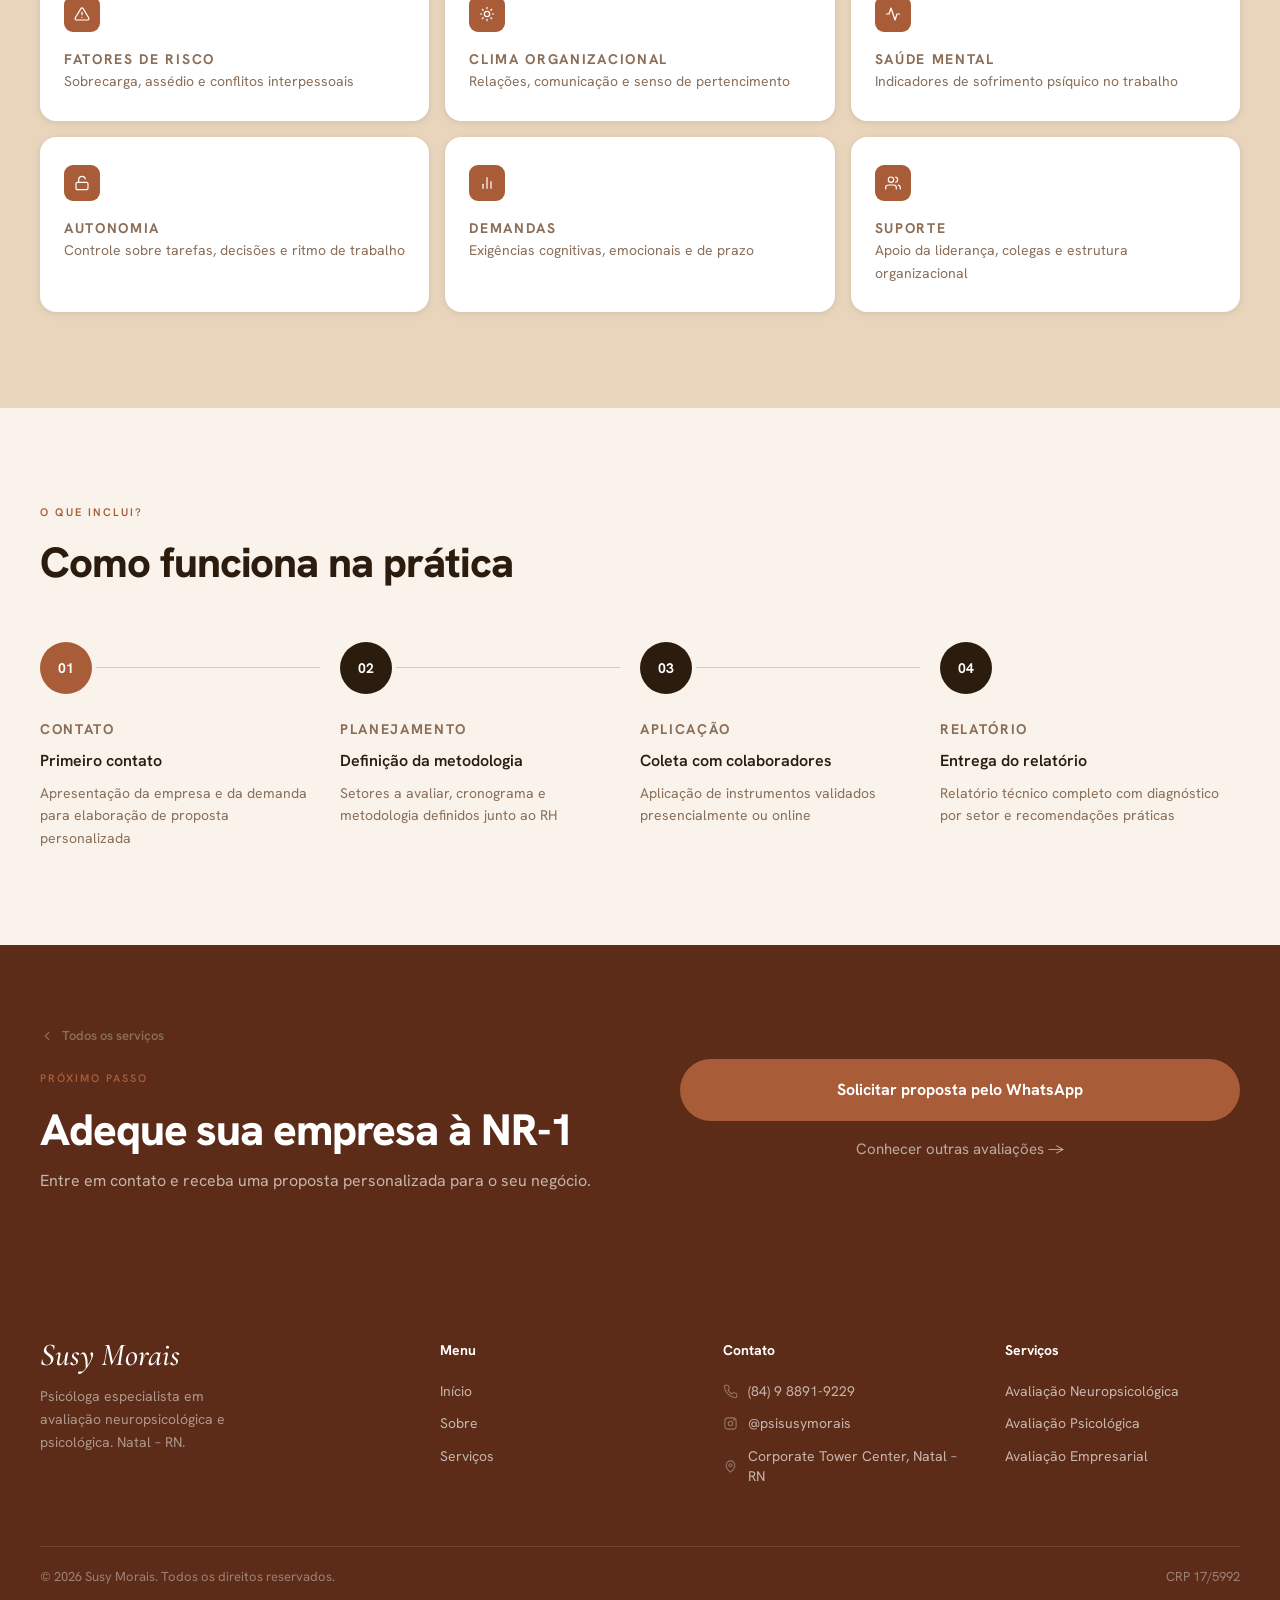
==== commit 55ae1957: "Substitui travessões por vírgulas em todo o site" ====
--- a/avaliacao-empresarial-nr1.html
+++ b/avaliacao-empresarial-nr1.html
@@ -3,7 +3,7 @@
 <head>
   <meta charset="utf-8" />
   <meta name="viewport" content="width=device-width, initial-scale=1" />
-  <title>Avaliação Empresarial · NR-1 — Susy Morais · Psicóloga</title>
+  <title>Avaliação Empresarial · NR-1, Susy Morais · Psicóloga</title>
   <meta name="description" content="Avaliação de riscos psicossociais para adequação à NR-1. Relatório técnico e recomendações por setor. Natal – RN e online." />
   <link rel="stylesheet" href="styles.css" />
 </head>
@@ -46,7 +46,7 @@
         <div class="dp-deco"></div>
       </div>
       <div class="dp-hero-text">
-        <p>A NR-1 passou a exigir que empresas identifiquem, avaliem e gerenciem os <strong>riscos psicossociais no ambiente de trabalho</strong> — fatores como sobrecarga, assédio, falta de autonomia e condições que afetam a saúde mental dos colaboradores.</p>
+        <p>A NR-1 passou a exigir que empresas identifiquem, avaliem e gerenciem os <strong>riscos psicossociais no ambiente de trabalho</strong>, fatores como sobrecarga, assédio, falta de autonomia e condições que afetam a saúde mental dos colaboradores.</p>
         <p>A avaliação realizada por psicóloga especializada garante <strong>conformidade legal</strong>, com relatório técnico fundamentado e <strong>recomendações aplicáveis</strong> ao contexto de cada empresa.</p>
       </div>
     </div>
@@ -56,7 +56,7 @@
   <div class="dp-quote">
     <div class="wrap">
       <div class="dp-qmark">"</div>
-      <p>A saúde mental no trabalho não é um benefício opcional — é um direito dos colaboradores e uma responsabilidade legal das empresas. A NR-1 tornou isso obrigatório.</p>
+      <p>A saúde mental no trabalho não é um benefício opcional, é um direito dos colaboradores e uma responsabilidade legal das empresas. A NR-1 tornou isso obrigatório.</p>
     </div>
   </div>
 
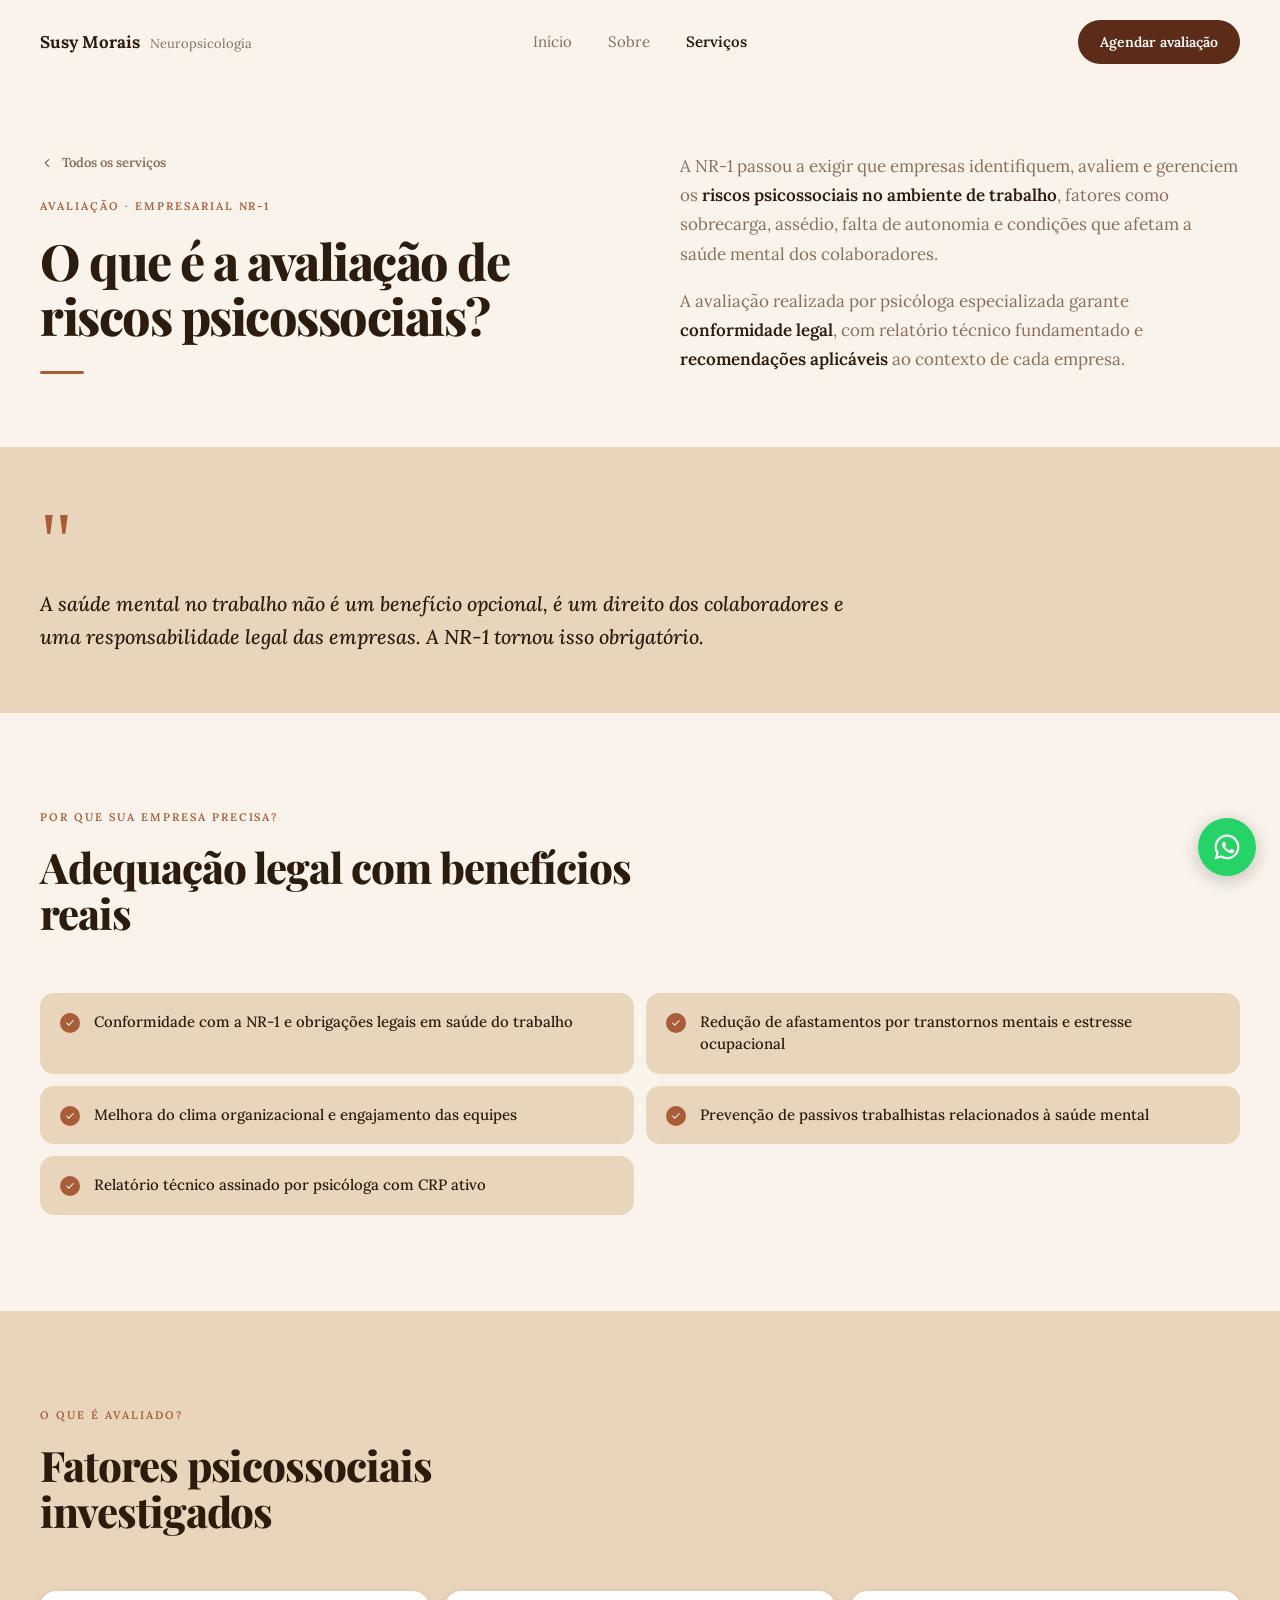
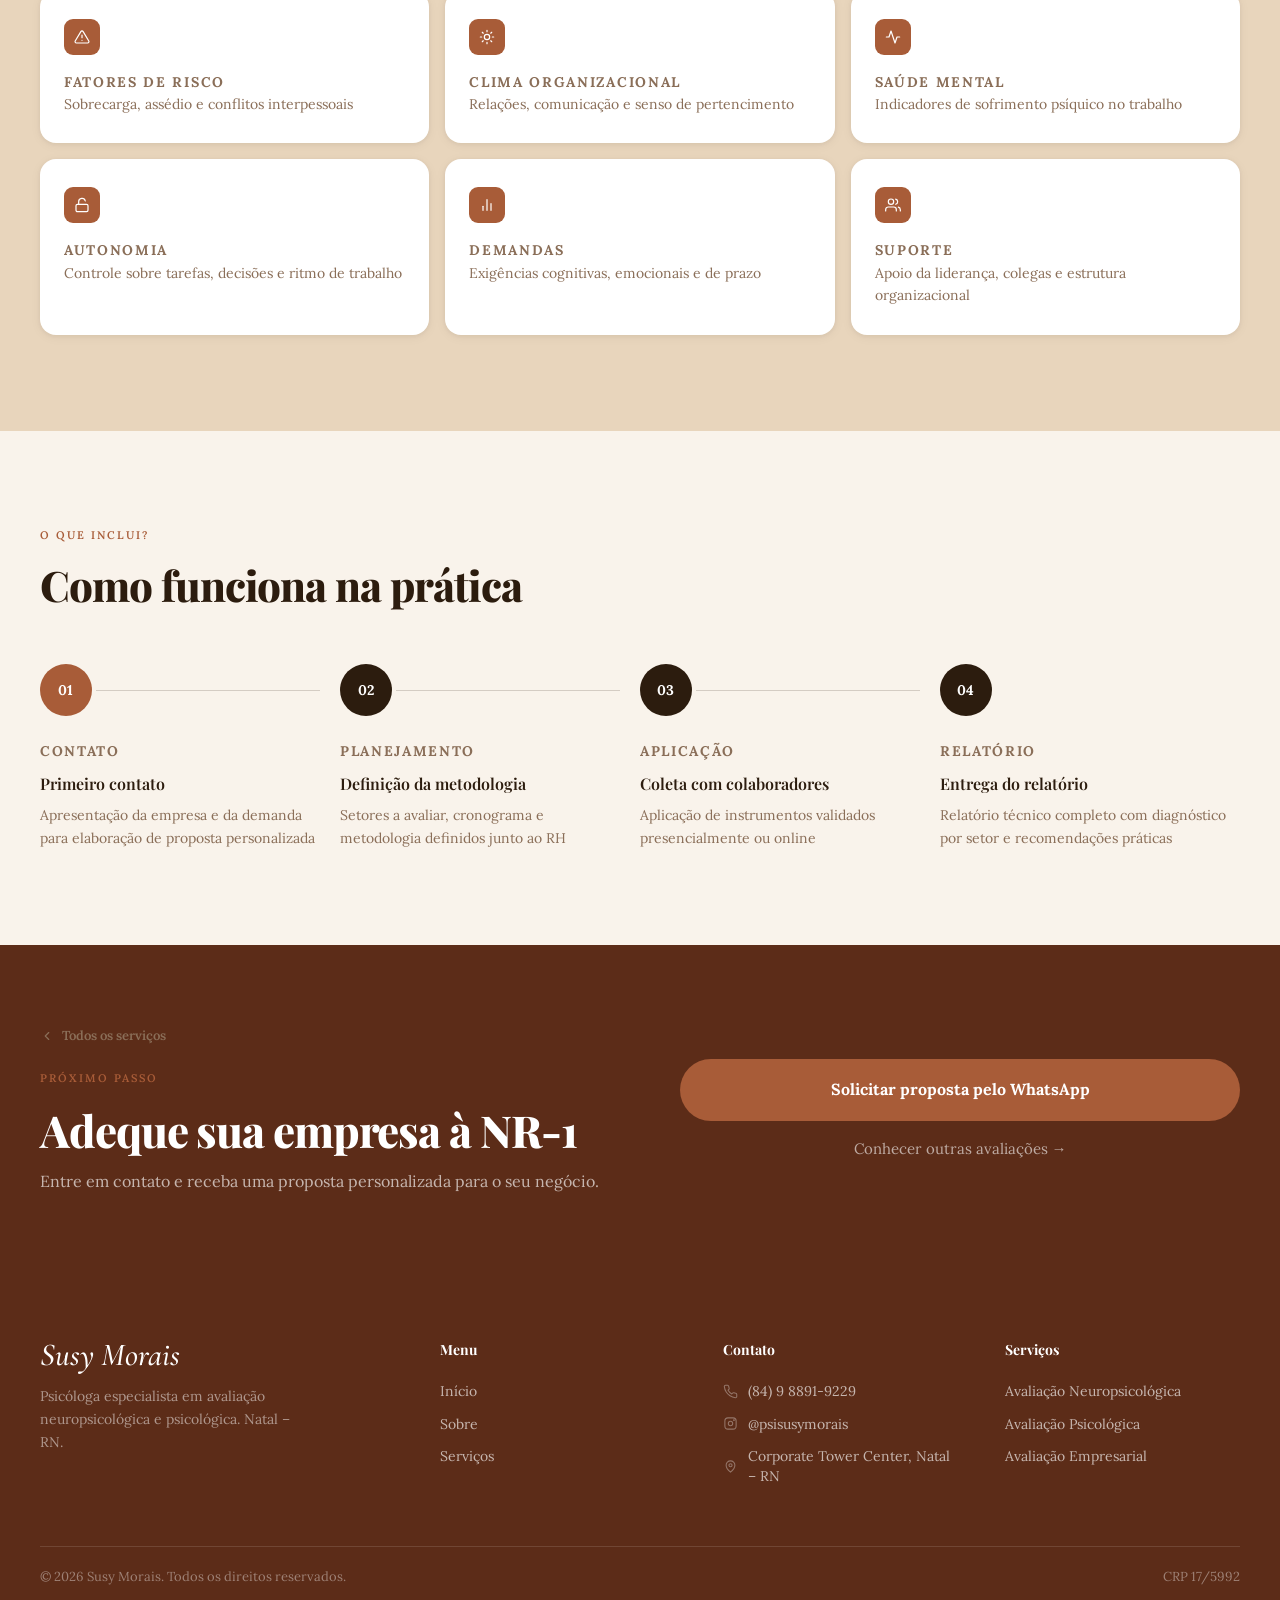
==== commit 8ce0b611: "Troca subtítulo da header de Psicóloga para Neuropsicologia" ====
--- a/avaliacao-empresarial-nr1.html
+++ b/avaliacao-empresarial-nr1.html
@@ -12,7 +12,7 @@
   <nav class="nav" id="nav">
     <a class="brand" href="index.html">
       <b>Susy Morais</b>
-      <small>Psicóloga</small>
+      <small>Neuropsicologia</small>
     </a>
     <div class="navlinks">
       <a href="index.html">Início</a>
--- a/styles.css
+++ b/styles.css
@@ -1,4 +1,4 @@
-@import url('https://fonts.googleapis.com/css2?family=Cormorant+Garamond:ital,wght@1,500;1,600&family=Hanken+Grotesk:wght@400;500;600;700;800&display=swap');
+@import url('https://fonts.googleapis.com/css2?family=Cormorant+Garamond:ital,wght@1,500;1,600&family=Playfair+Display:wght@600;700;800&family=Lora:ital,wght@0,400;0,500;0,600;1,500&display=swap');
 
 /* ============================================================
    TOKENS
@@ -21,7 +21,7 @@
 *, *::before, *::after { box-sizing: border-box; margin: 0; padding: 0; }
 html { scroll-behavior: smooth; }
 body {
-  font-family: 'Hanken Grotesk', system-ui, sans-serif;
+  font-family: 'Lora', Georgia, serif;
   background: var(--bg);
   color: var(--ink);
   font-size: 16px;
@@ -29,6 +29,8 @@
   -webkit-font-smoothing: antialiased;
   padding-top: 72px;
 }
+
+h1, h2, h3, h4, h5, h6 { font-family: 'Playfair Display', Georgia, serif; }
 img { display: block; max-width: 100%; }
 a { color: inherit; text-decoration: none; }
 
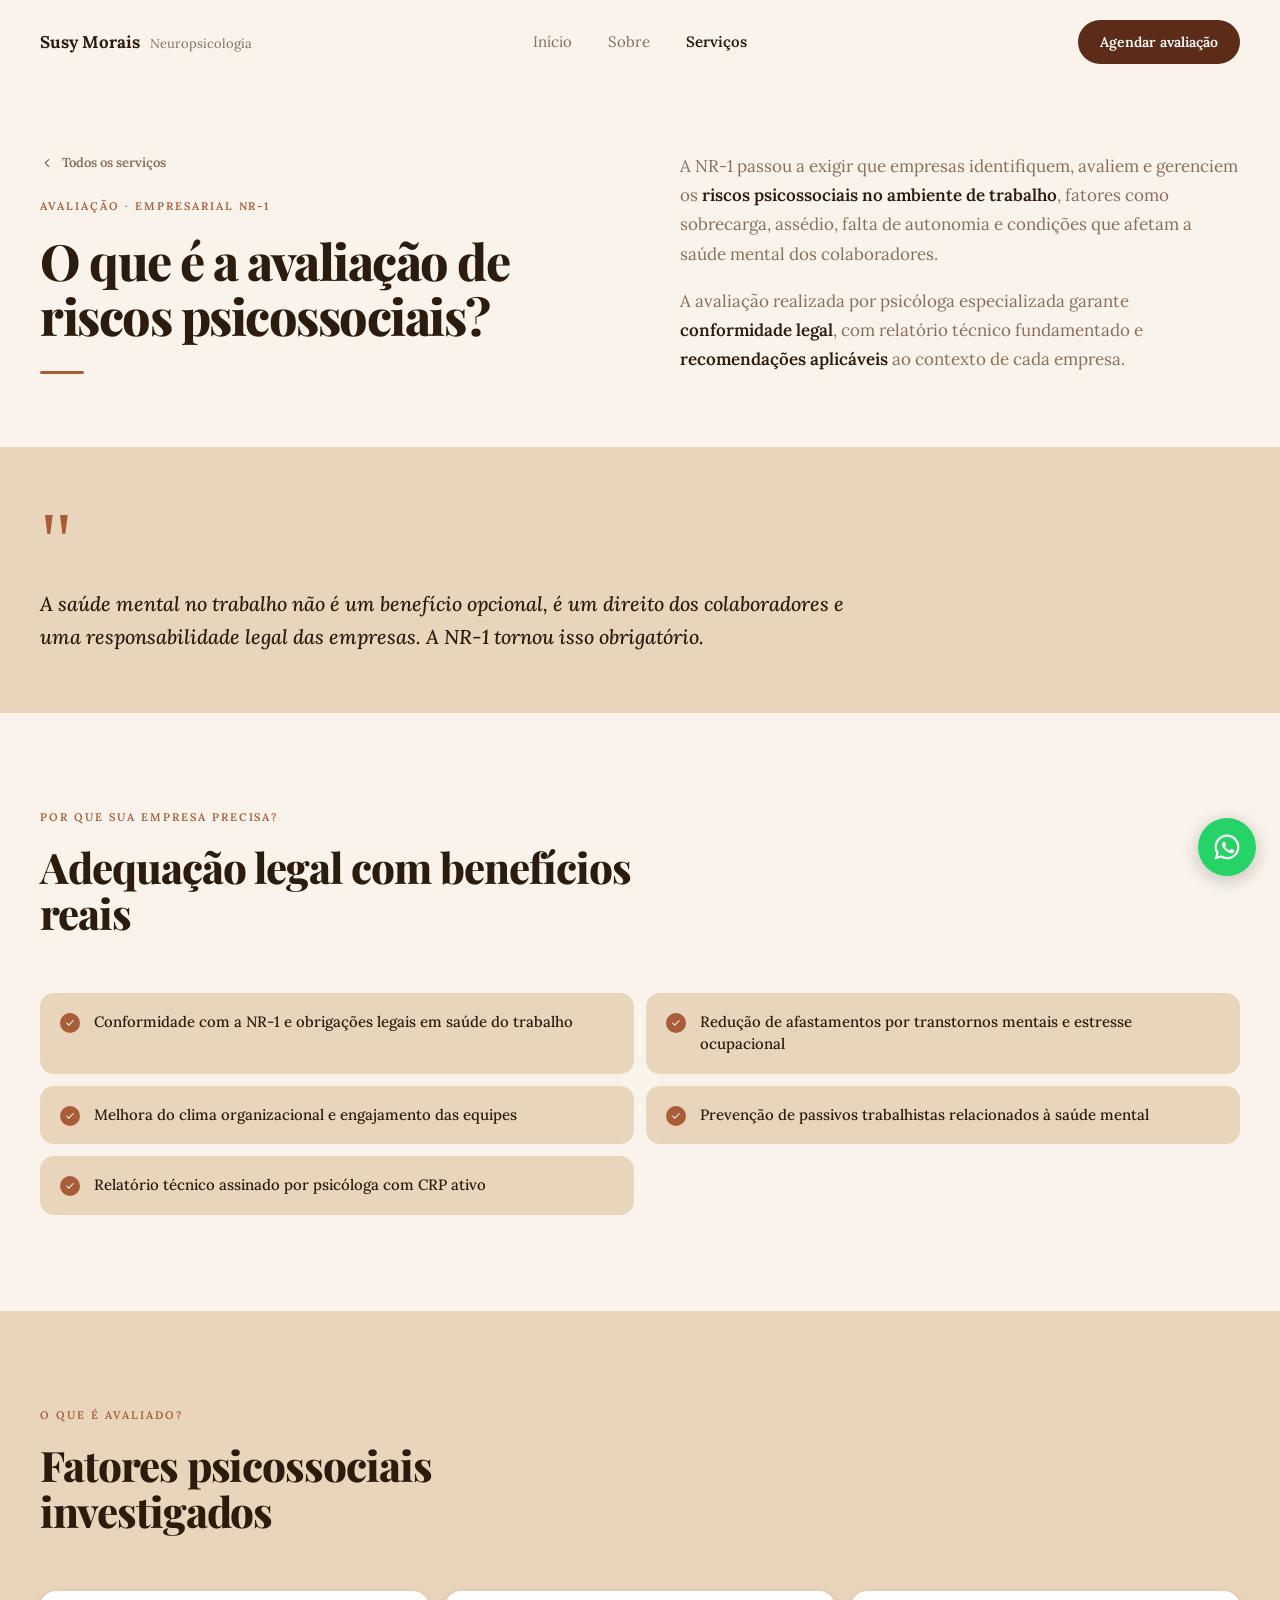
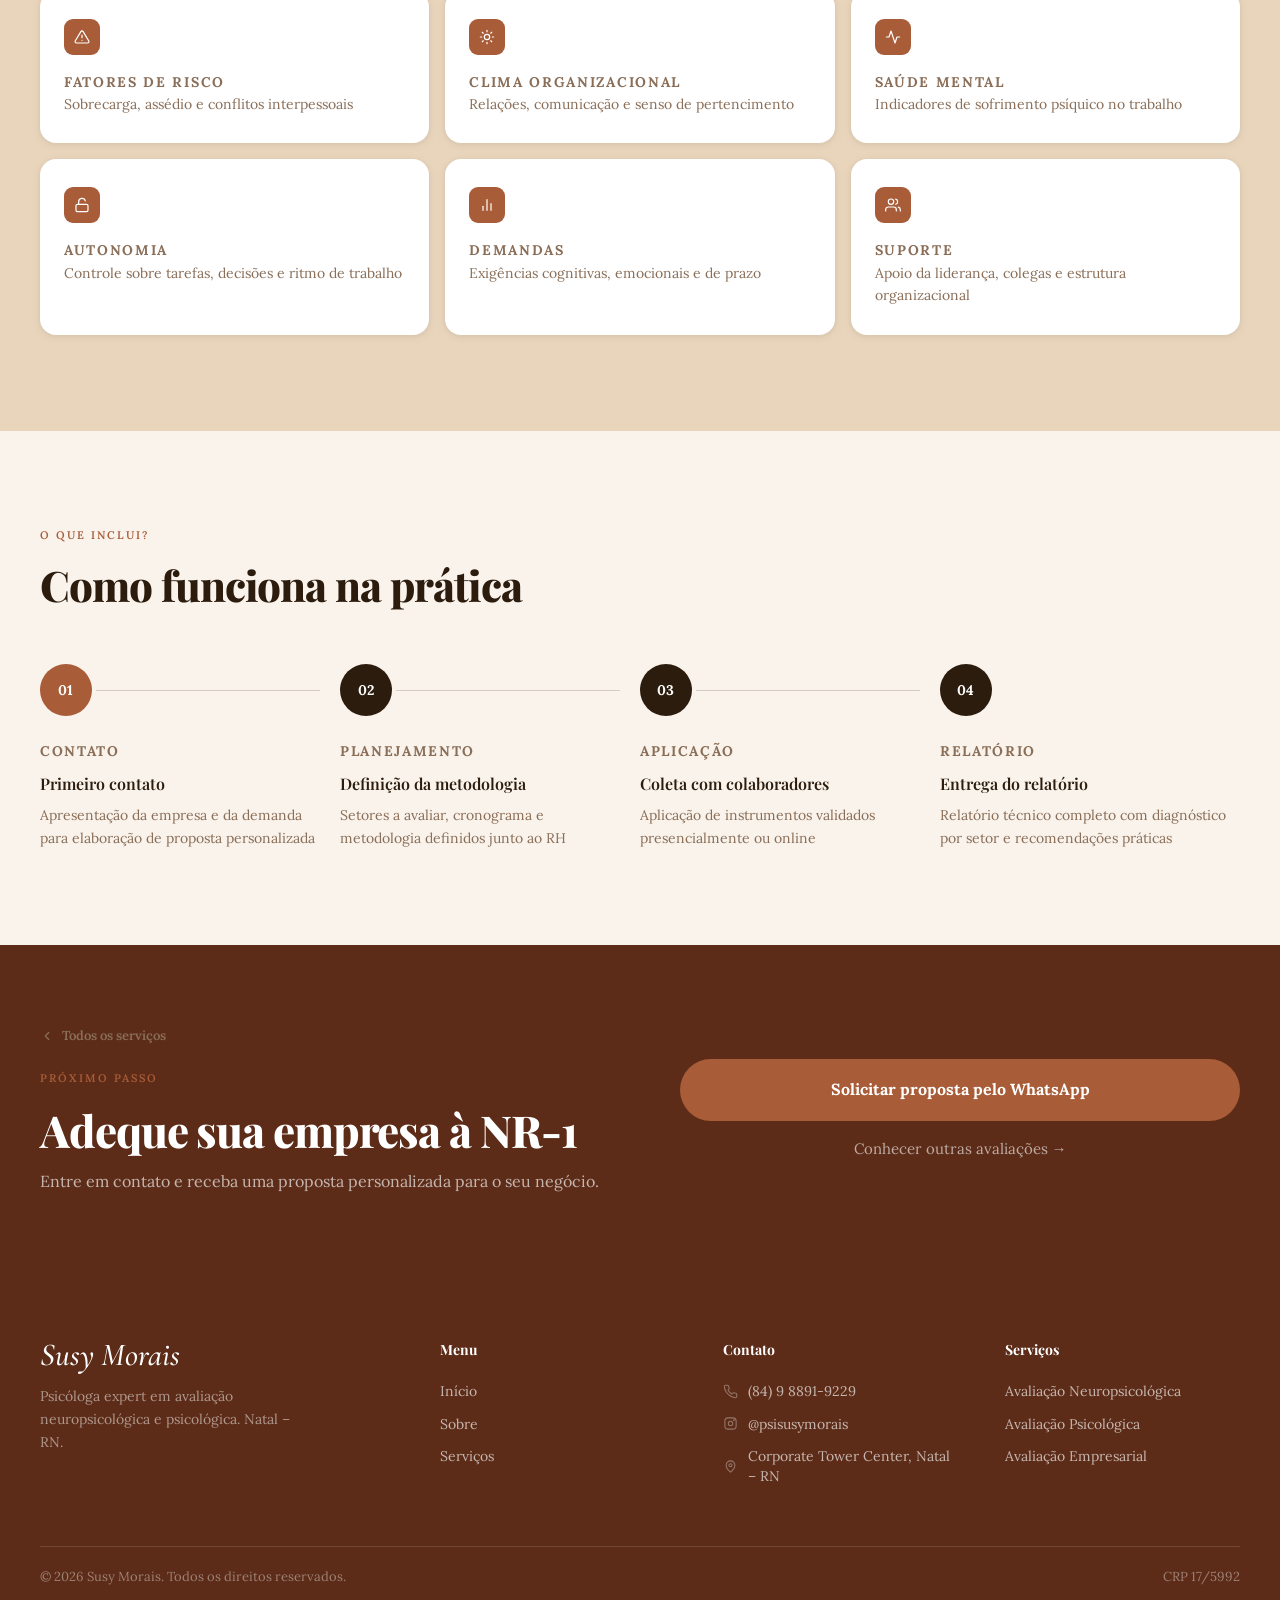
==== commit 017bc609: "Troca especialista por expert na descrição do rodapé" ====
--- a/avaliacao-empresarial-nr1.html
+++ b/avaliacao-empresarial-nr1.html
@@ -219,7 +219,7 @@
       <div class="footer-inner">
         <div>
           <em class="f-name">Susy Morais</em>
-          <p class="f-brand-desc">Psicóloga especialista em avaliação neuropsicológica e psicológica. Natal – RN.</p>
+          <p class="f-brand-desc">Psicóloga expert em avaliação neuropsicológica e psicológica. Natal – RN.</p>
         </div>
         <div class="footer-col">
           <h4>Menu</h4>
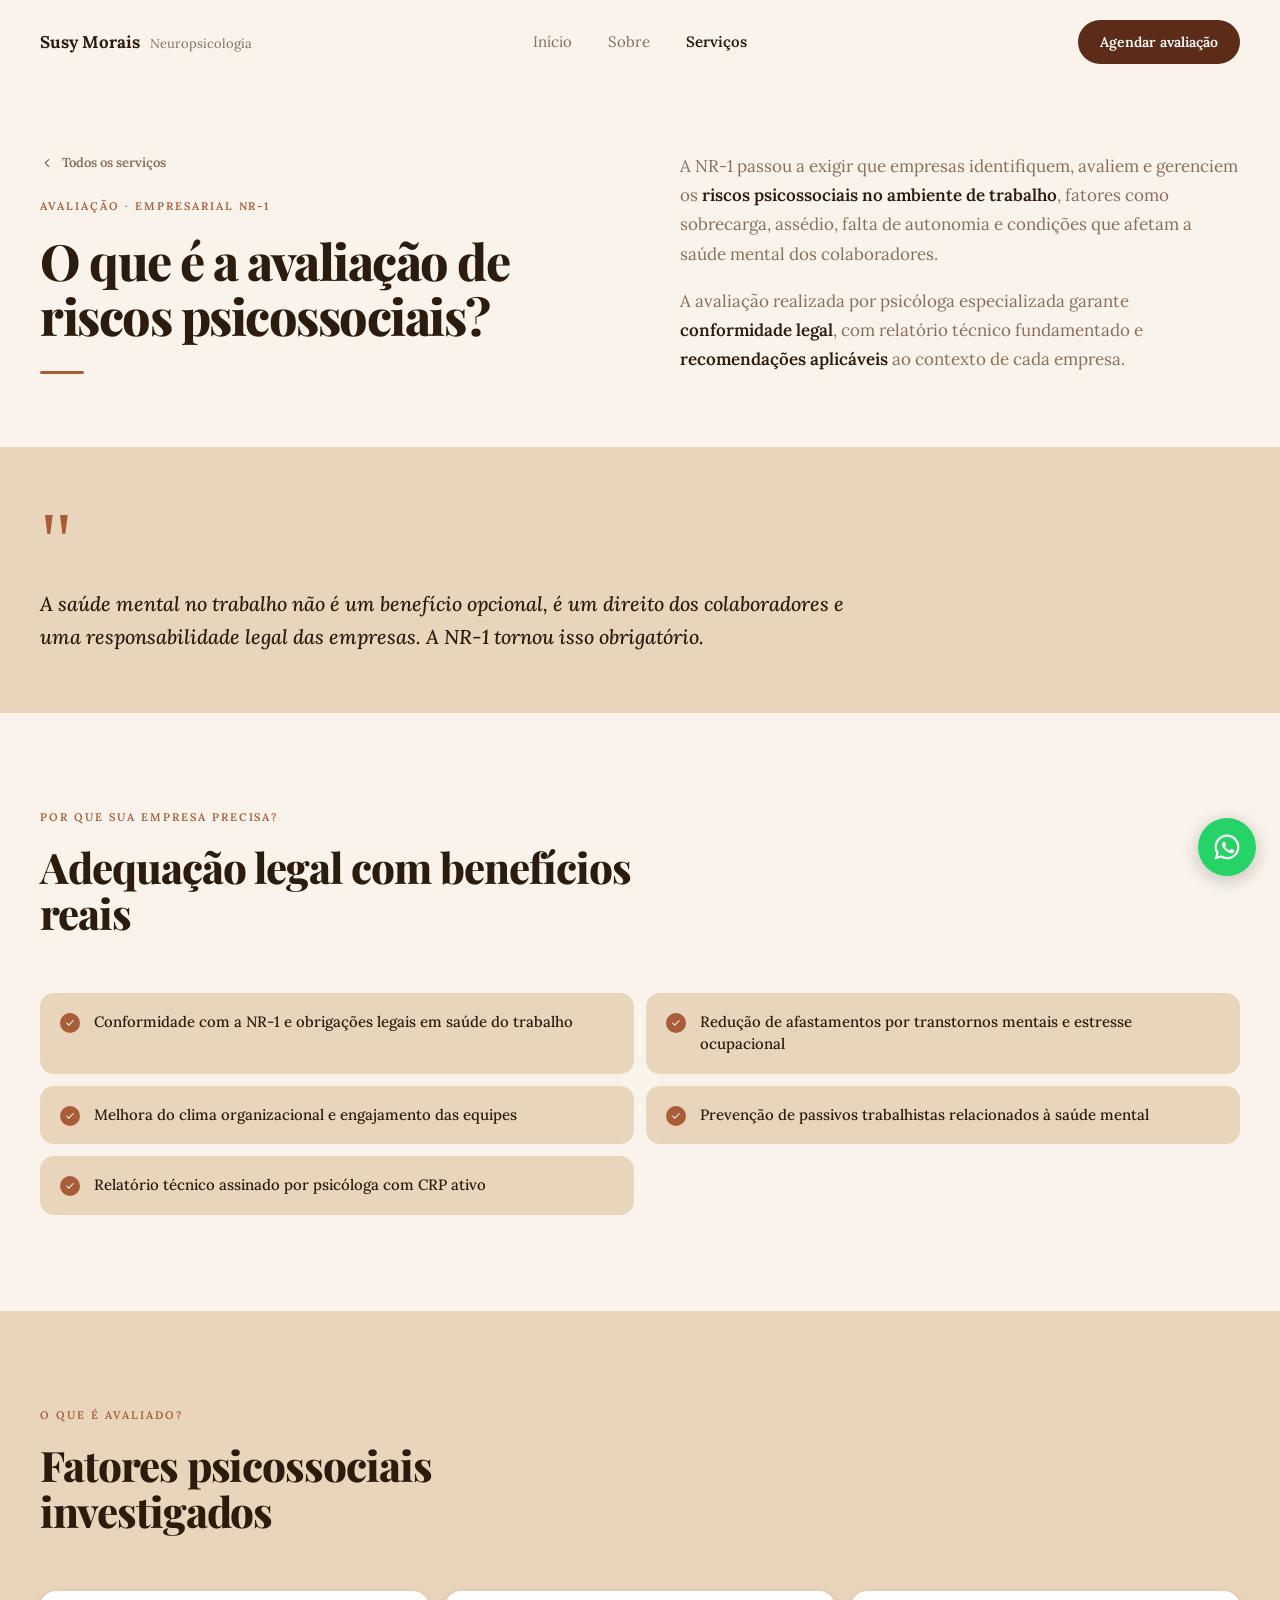
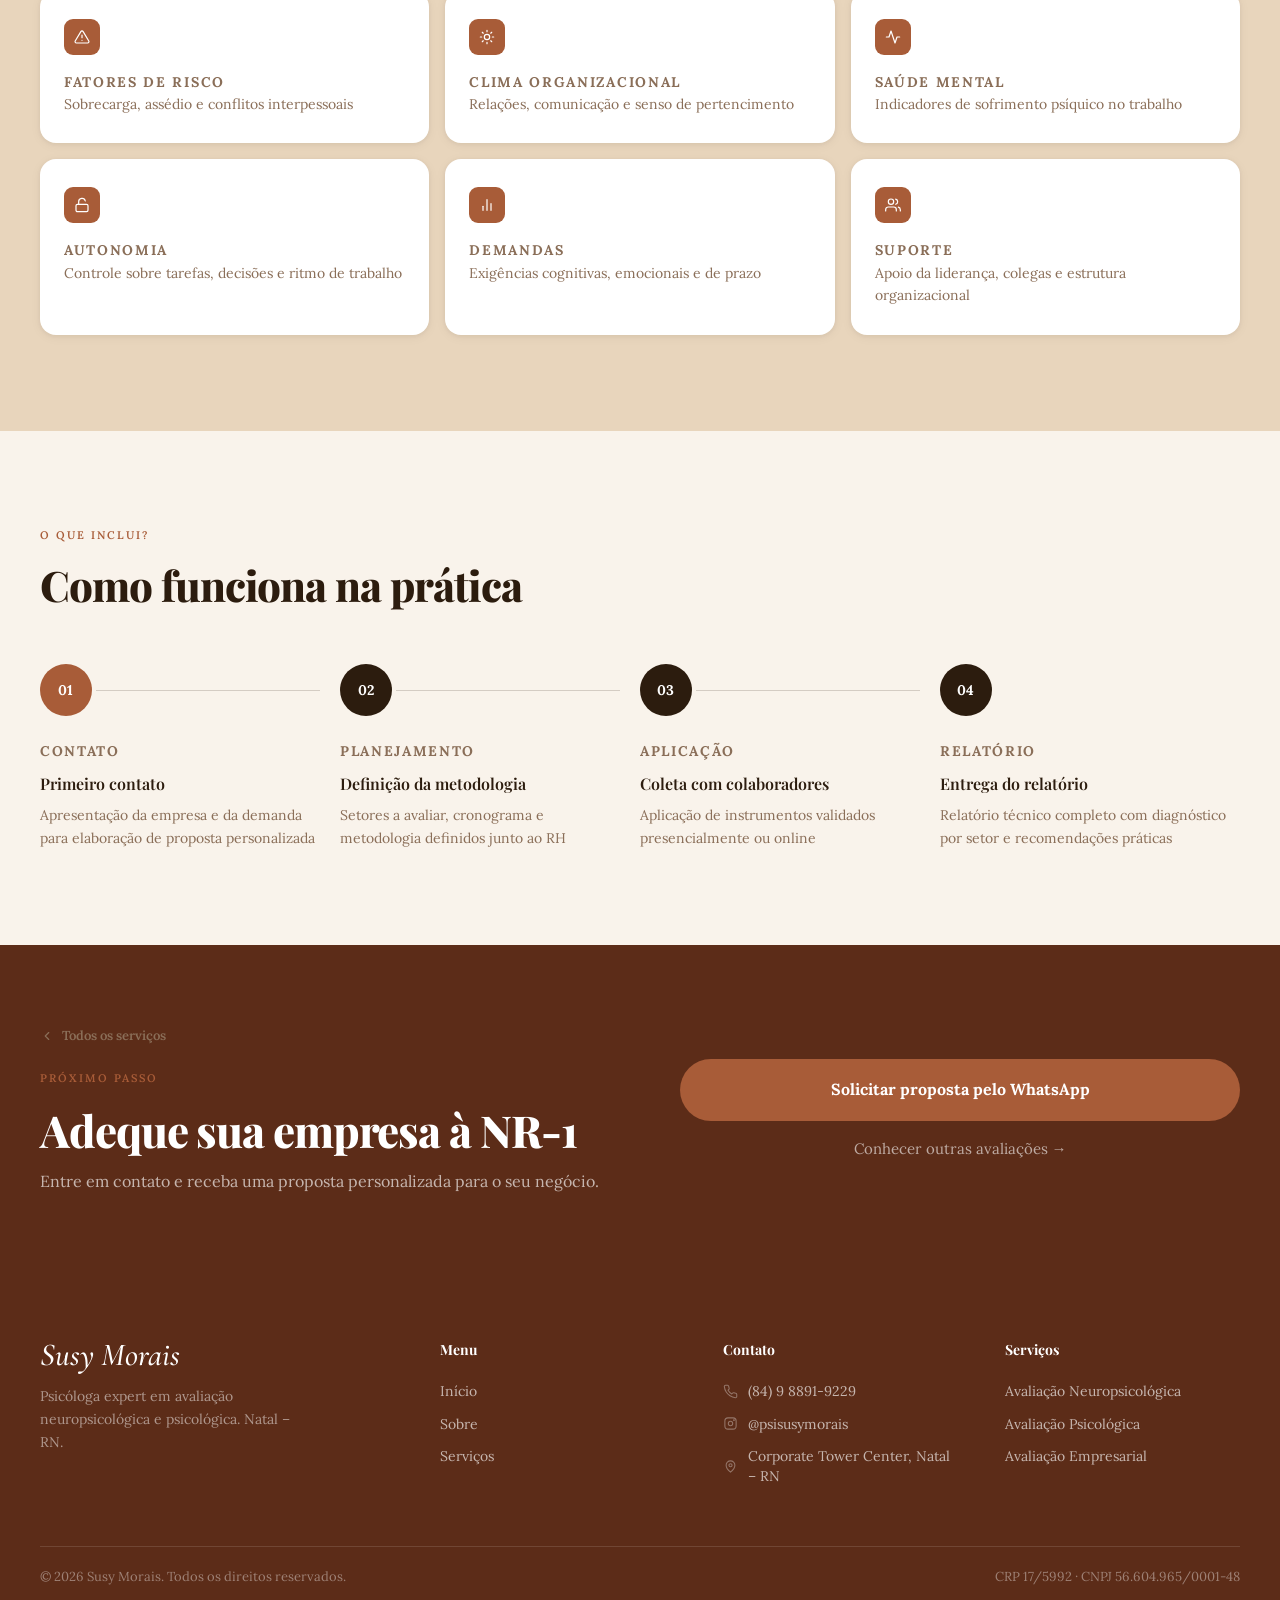
==== commit 5747c79b: "Adiciona CNPJ junto ao CRP no rodapé de todas as páginas" ====
--- a/avaliacao-empresarial-nr1.html
+++ b/avaliacao-empresarial-nr1.html
@@ -249,7 +249,7 @@
       </div>
       <div class="footer-bottom">
         <span>© 2026 Susy Morais. Todos os direitos reservados.</span>
-        <span>CRP 17/5992</span>
+        <span>CRP 17/5992 · CNPJ 56.604.965/0001-48</span>
       </div>
     </div>
   </footer>
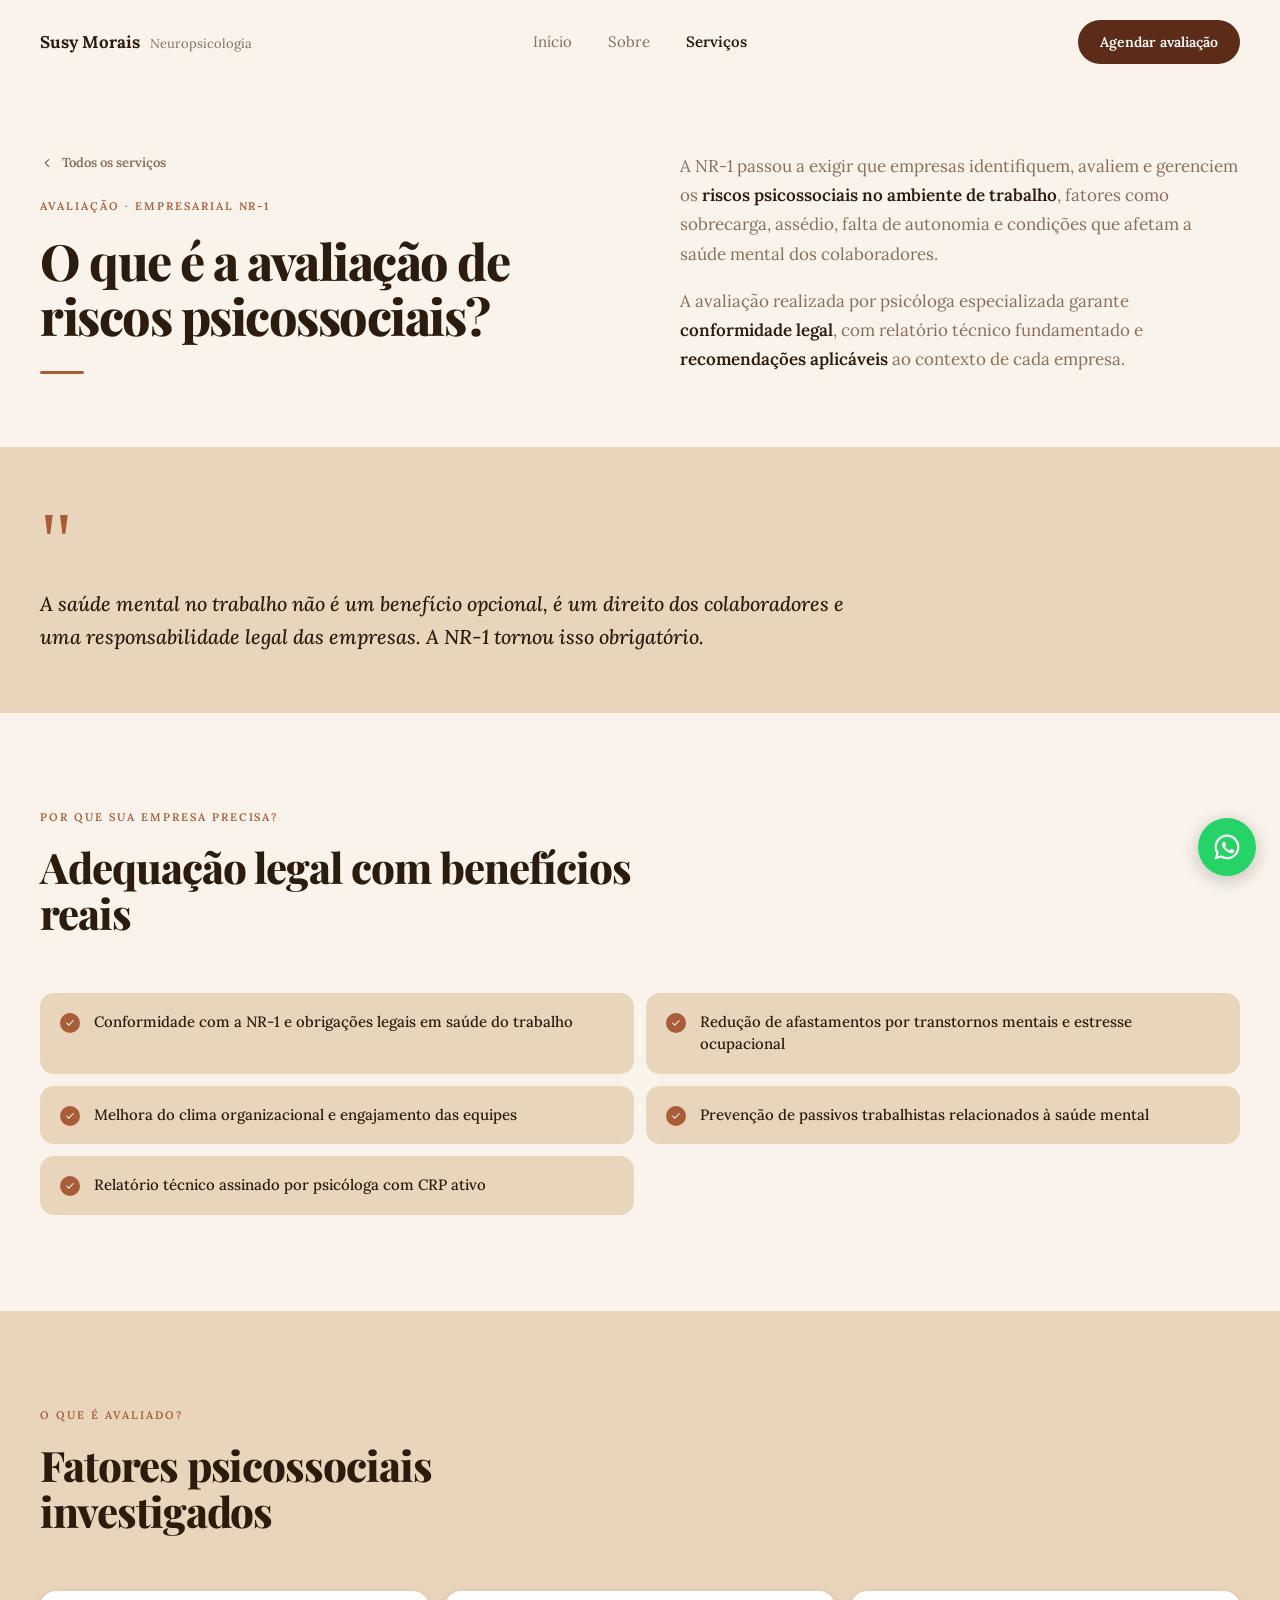
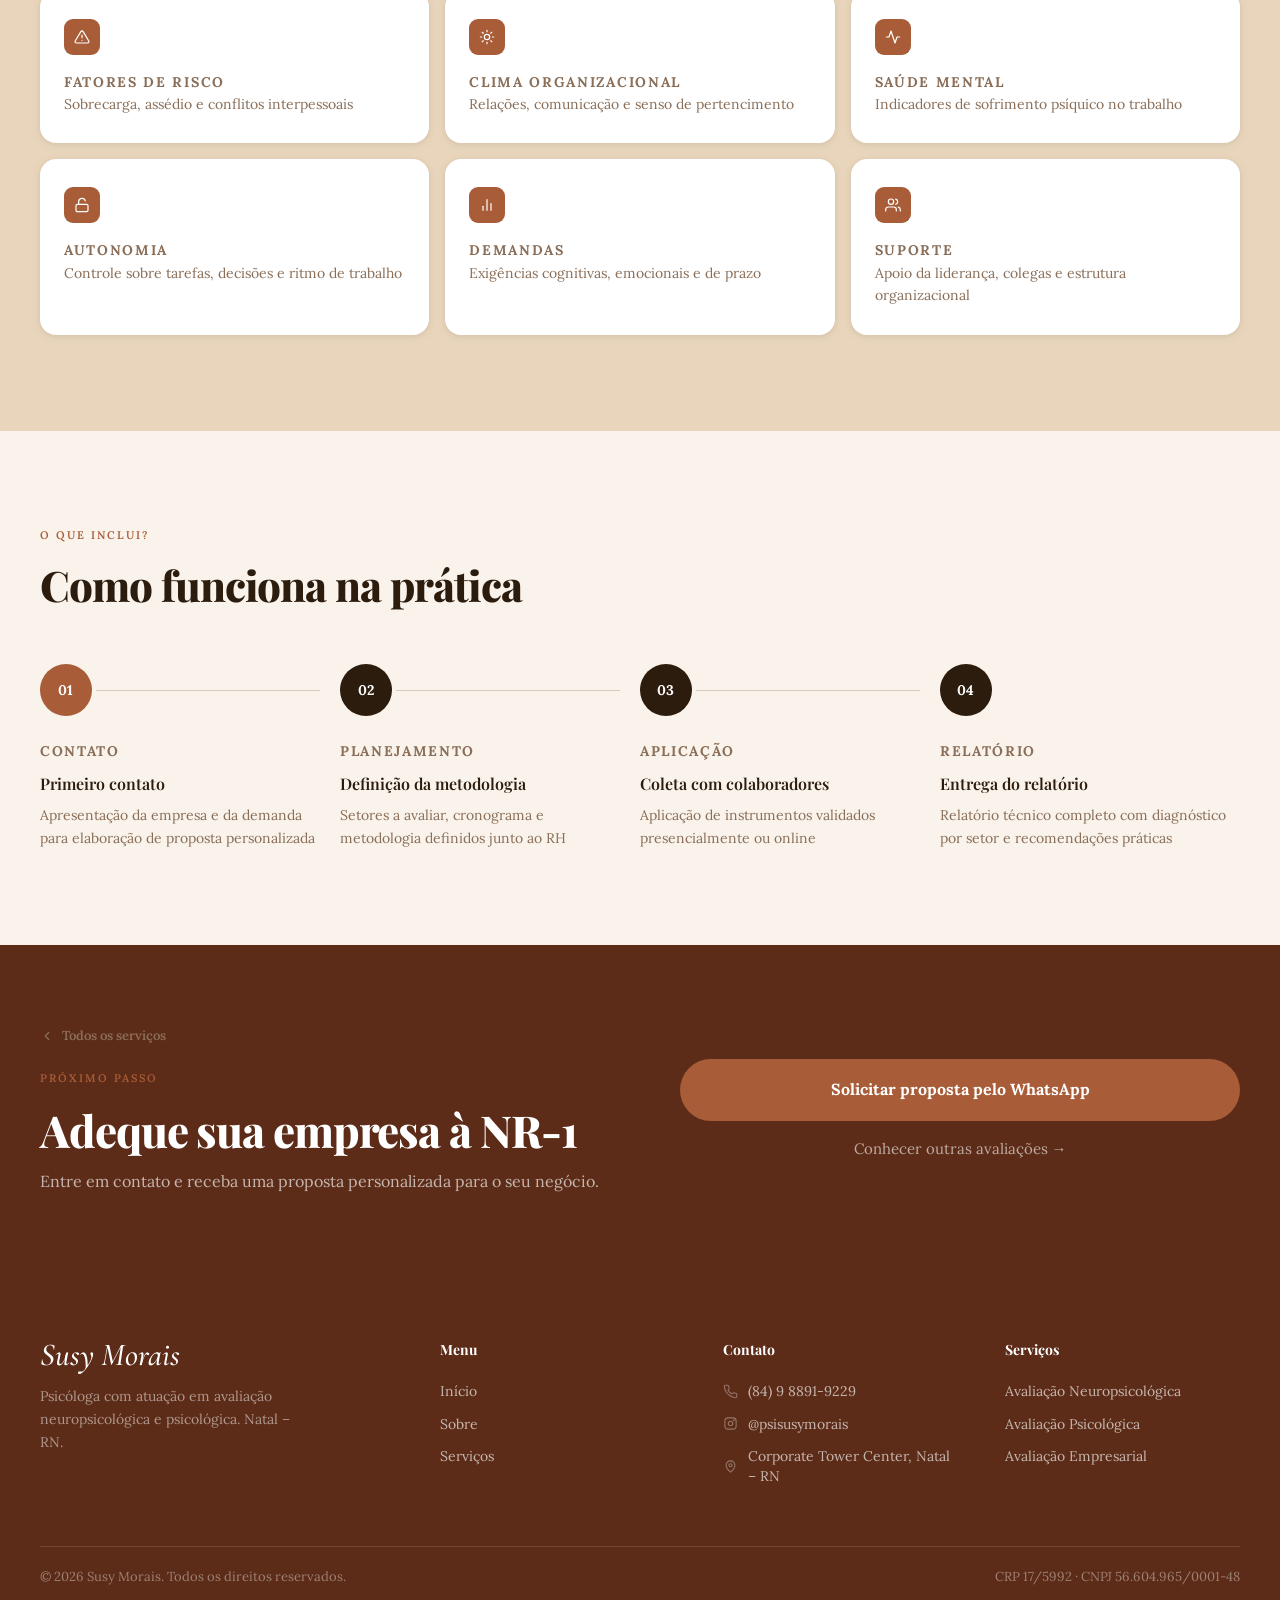
==== commit 5e3f8705: "Ajusta descrição do rodapé para Psicóloga com atuação em avaliação" ====
--- a/avaliacao-empresarial-nr1.html
+++ b/avaliacao-empresarial-nr1.html
@@ -219,7 +219,7 @@
       <div class="footer-inner">
         <div>
           <em class="f-name">Susy Morais</em>
-          <p class="f-brand-desc">Psicóloga expert em avaliação neuropsicológica e psicológica. Natal – RN.</p>
+          <p class="f-brand-desc">Psicóloga com atuação em avaliação neuropsicológica e psicológica. Natal – RN.</p>
         </div>
         <div class="footer-col">
           <h4>Menu</h4>
